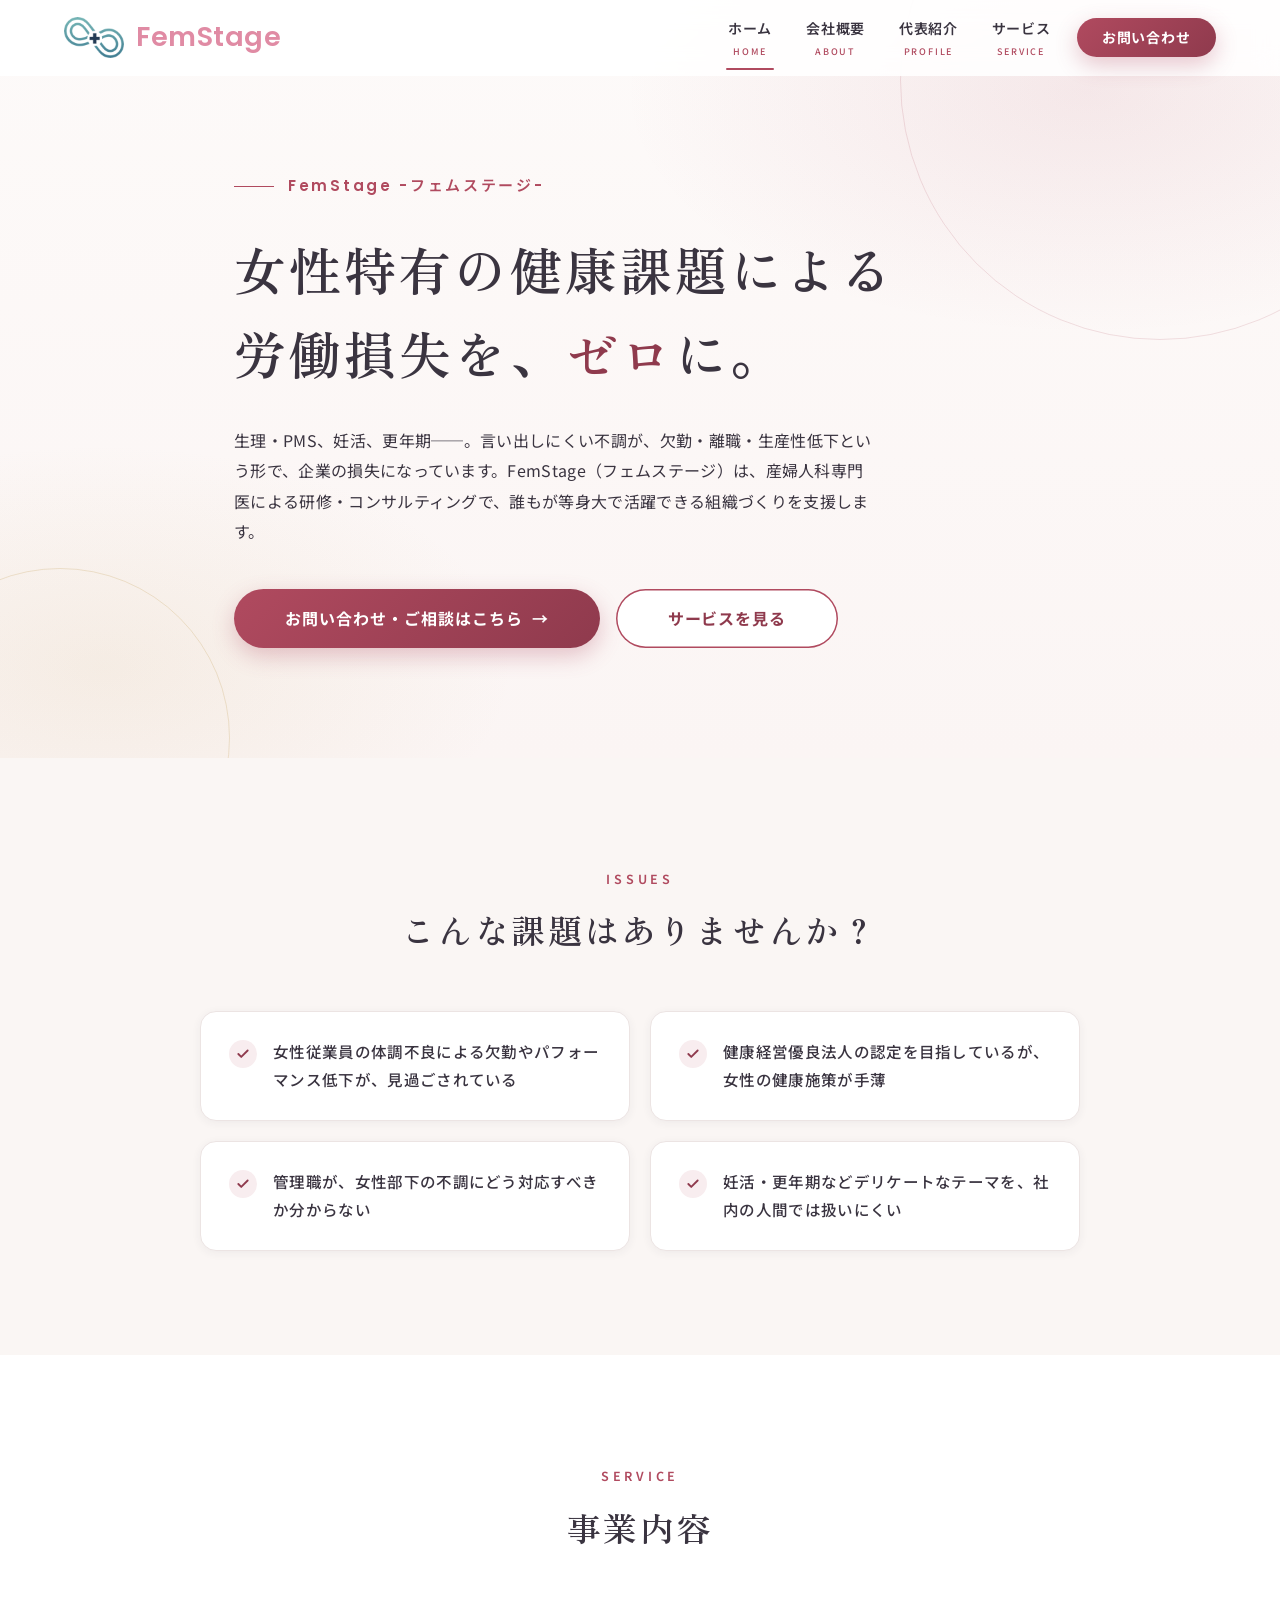
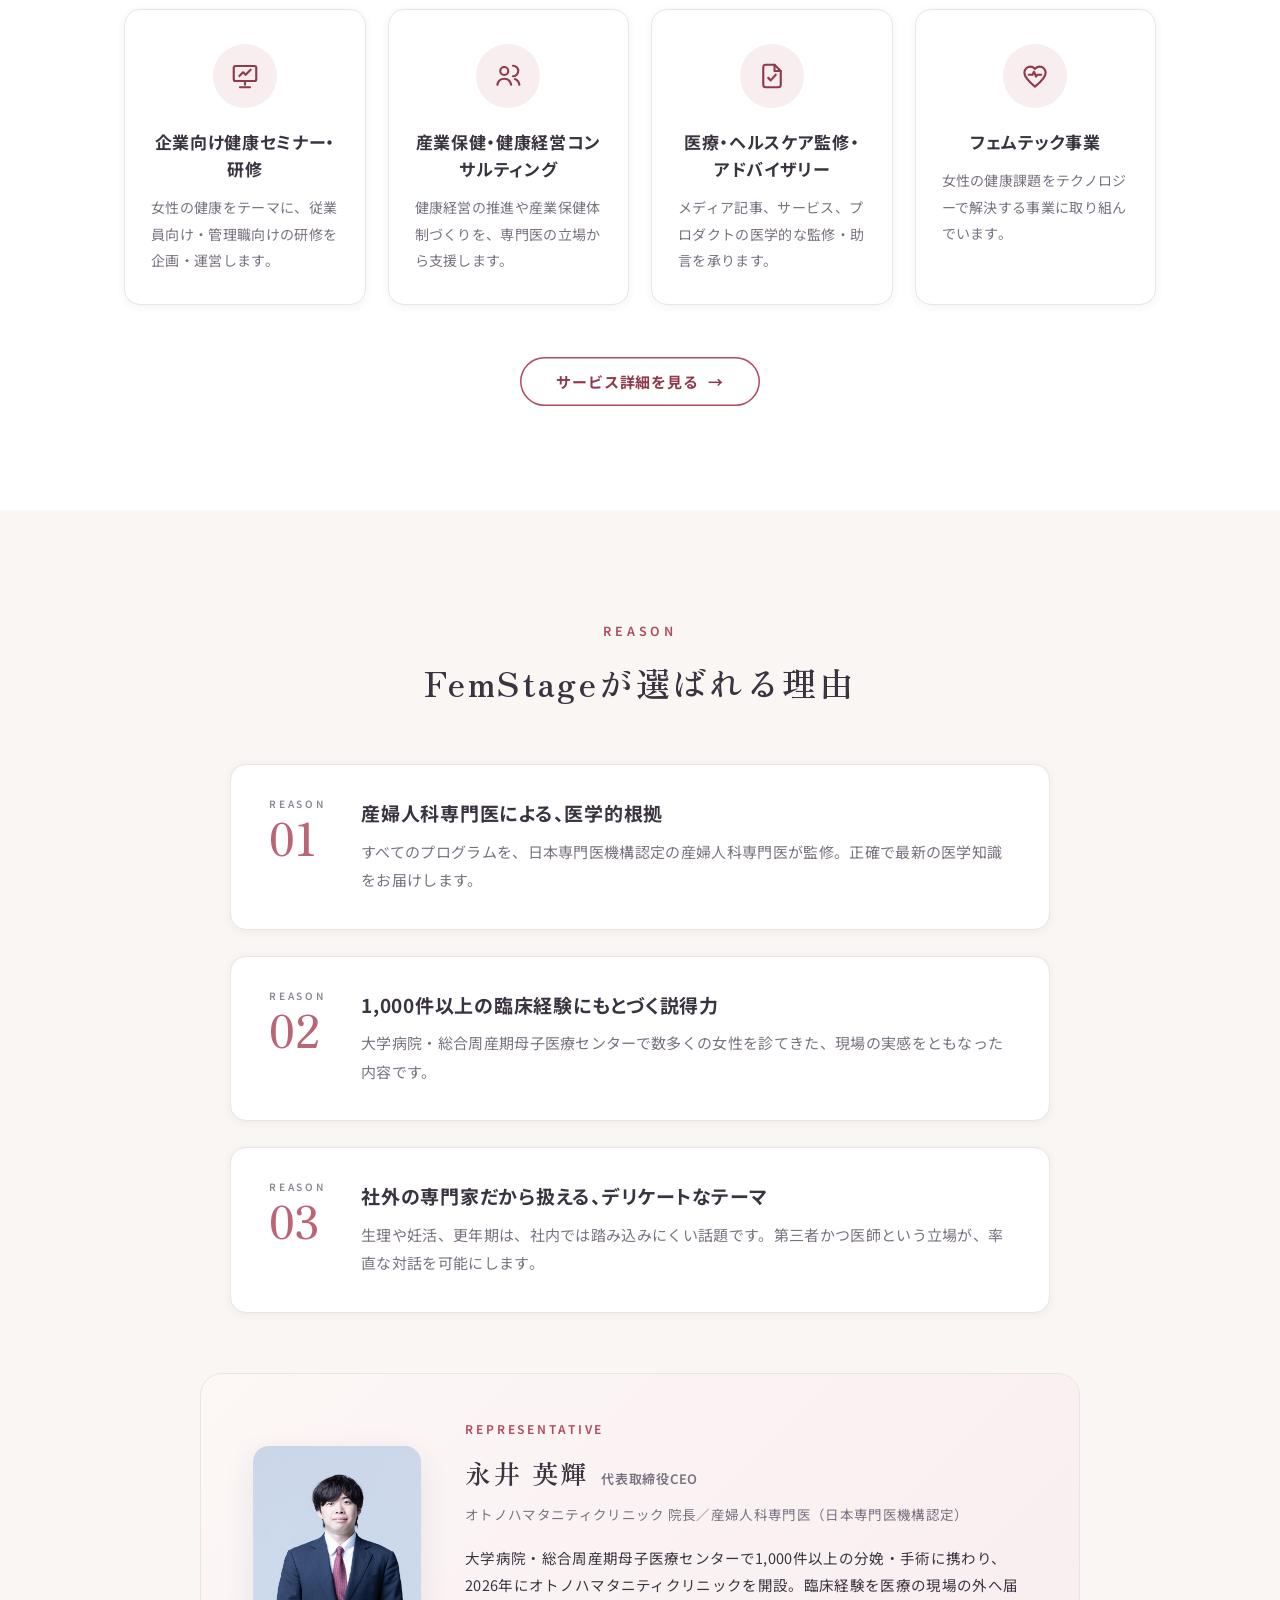
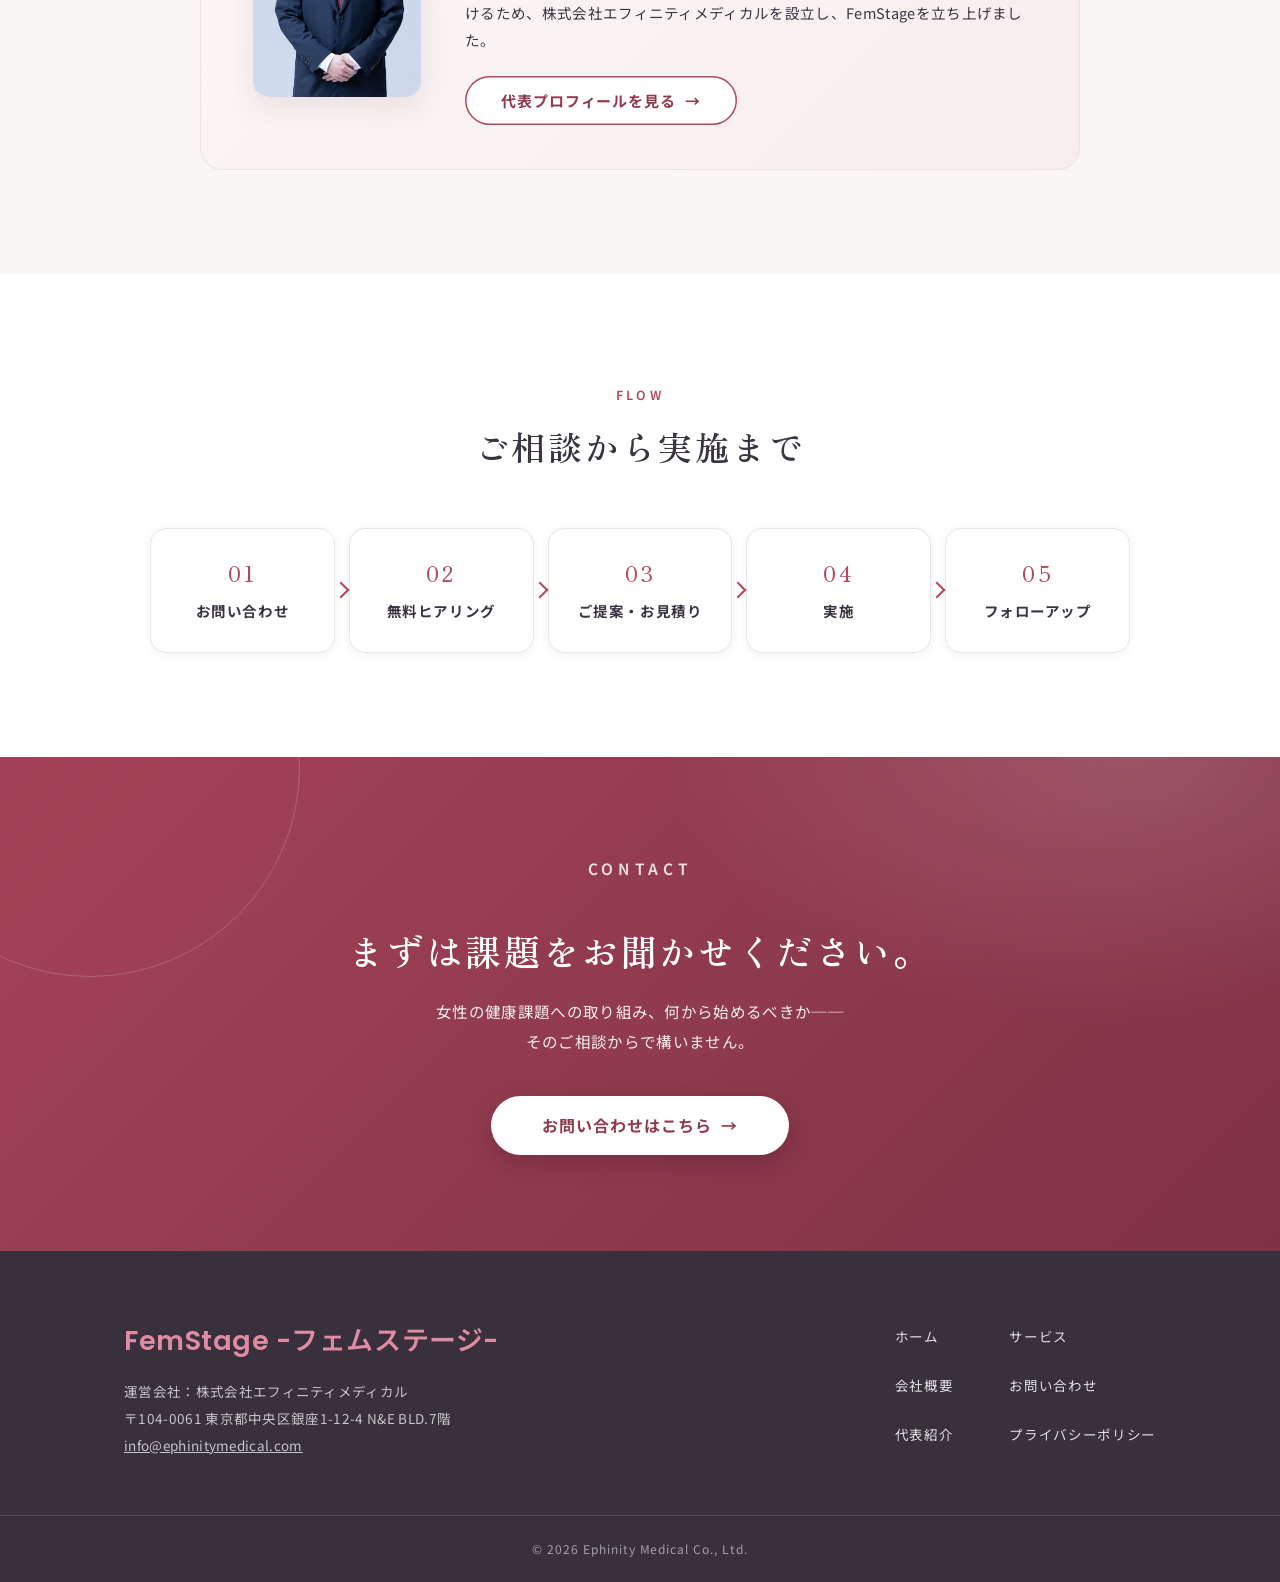
==== index.html @ 8f68feb1 "FemStageブランドへ全面改修・文言修正・サービス写真追加 - Word指示書に基づく文言修正一式（ヘッダー英語表記削除、PCメニュー整理、   経歴とメッセージの入替、経歴の順序変更、お問い合わ" ====
<!DOCTYPE html>
<html lang="ja">
<head>
  <meta charset="UTF-8">
  <meta name="viewport" content="width=device-width, initial-scale=1.0">
  <title>FemStage｜女性特有の健康課題による労働損失を、ゼロに。</title>
  <meta name="description" content="株式会社エフィニティメディカルのサービスブランド「FemStage（フェムステージ）」。産婦人科専門医による企業向け健康セミナー・研修、産業保健・健康経営コンサルティング、医療監修、フェムテック事業を通じて、女性特有の健康課題による労働損失ゼロを目指します。">
  <meta property="og:type" content="website">
  <meta property="og:site_name" content="FemStage">
  <meta property="og:title" content="FemStage｜女性特有の健康課題による労働損失を、ゼロに。">
  <meta property="og:description" content="産婦人科専門医による研修・コンサルティングで、誰もが等身大で活躍できる組織づくりを支援します。">
  <meta property="og:locale" content="ja_JP">
  <link rel="icon" type="image/png" href="img/favicon.png?v=2">
  <link rel="preconnect" href="https://fonts.googleapis.com">
  <link rel="preconnect" href="https://fonts.gstatic.com" crossorigin>
  <link href="https://fonts.googleapis.com/css2?family=Noto+Sans+JP:wght@400;500;600;700&family=Poppins:wght@500;600;700&family=Zen+Old+Mincho:wght@500;600;700&display=swap" rel="stylesheet">
  <link rel="stylesheet" href="css/style.css?v=20260714-5">
</head>
<body>

  <header class="site-header">
    <div class="header-inner">
      <a class="brand" href="index.html">
        <img class="brand-mark" src="img/logo-mark.png" alt="" width="60" height="40">
        <span class="brand-text">
          <span class="brand-ja">FemStage</span>
        </span>
      </a>

      <nav class="global-nav" id="global-nav" aria-label="グローバルナビゲーション">
        <ul>
          <li><a href="index.html" class="is-current">ホーム<small>HOME</small></a></li>
          <li><a href="about.html">会社概要<small>ABOUT</small></a></li>
          <li><a href="profile.html">代表紹介<small>PROFILE</small></a></li>
          <li><a href="service.html">サービス<small>SERVICE</small></a></li>
          <li class="nav-contact"><a href="contact.html">お問い合わせ<small>CONTACT</small></a></li>
        </ul>
      </nav>

      <a class="btn btn--primary header-cta" href="contact.html">お問い合わせ</a>

      <button class="nav-toggle" type="button" aria-expanded="false" aria-controls="global-nav" aria-label="メニューを開く">
        <span></span><span></span><span></span>
      </button>
    </div>
  </header>

  <main>
    <!-- ========== Hero ========== -->
    <section class="hero">
      <div class="container hero-inner">
        <p class="hero-kicker">FemStage -フェムステージ-</p>
        <h1 class="hero-title"><span class="phrase">女性特有の</span><span class="phrase">健康課題による</span><br><span class="phrase">労働損失を、</span><span class="phrase"><em>ゼロ</em>に。</span></h1>
        <p class="hero-lead">生理・PMS、妊活、更年期──。言い出しにくい不調が、欠勤・離職・生産性低下という形で、企業の損失になっています。FemStage（フェムステージ）は、産婦人科専門医による研修・コンサルティングで、誰もが等身大で活躍できる組織づくりを支援します。</p>
        <div class="hero-actions">
          <a class="btn btn--primary btn--large" href="contact.html">お問い合わせ・ご相談はこちら<span class="btn-arrow">→</span></a>
          <a class="btn btn--ghost btn--large" href="service.html">サービスを見る</a>
        </div>
      </div>
    </section>

    <!-- ========== Issues ========== -->
    <section class="section section--warm">
      <div class="container">
        <div class="section-head reveal">
          <p class="section-kicker">ISSUES</p>
          <h2 class="section-title">こんな課題はありませんか？</h2>
        </div>
        <div class="issue-grid">
          <div class="issue-card reveal">
            <span class="check" aria-hidden="true">
              <svg width="14" height="14" viewBox="0 0 24 24" fill="none" stroke="currentColor" stroke-width="3.2" stroke-linecap="round" stroke-linejoin="round"><path d="M20 6 9 17l-5-5"/></svg>
            </span>
            <p>女性従業員の体調不良による欠勤やパフォーマンス低下が、見過ごされている</p>
          </div>
          <div class="issue-card reveal">
            <span class="check" aria-hidden="true">
              <svg width="14" height="14" viewBox="0 0 24 24" fill="none" stroke="currentColor" stroke-width="3.2" stroke-linecap="round" stroke-linejoin="round"><path d="M20 6 9 17l-5-5"/></svg>
            </span>
            <p>健康経営優良法人の認定を目指しているが、女性の健康施策が手薄</p>
          </div>
          <div class="issue-card reveal">
            <span class="check" aria-hidden="true">
              <svg width="14" height="14" viewBox="0 0 24 24" fill="none" stroke="currentColor" stroke-width="3.2" stroke-linecap="round" stroke-linejoin="round"><path d="M20 6 9 17l-5-5"/></svg>
            </span>
            <p>管理職が、女性部下の不調にどう対応すべきか分からない</p>
          </div>
          <div class="issue-card reveal">
            <span class="check" aria-hidden="true">
              <svg width="14" height="14" viewBox="0 0 24 24" fill="none" stroke="currentColor" stroke-width="3.2" stroke-linecap="round" stroke-linejoin="round"><path d="M20 6 9 17l-5-5"/></svg>
            </span>
            <p>妊活・更年期などデリケートなテーマを、社内の人間では扱いにくい</p>
          </div>
        </div>
      </div>
    </section>

    <!-- ========== Services ========== -->
    <section class="section">
      <div class="container">
        <div class="section-head reveal">
          <p class="section-kicker">SERVICE</p>
          <h2 class="section-title">事業内容</h2>
        </div>
        <div class="service-grid">
          <article class="service-card reveal">
            <div class="service-icon" aria-hidden="true">
              <svg width="30" height="30" viewBox="0 0 24 24" fill="none" stroke="currentColor" stroke-width="1.7" stroke-linecap="round" stroke-linejoin="round"><rect x="3" y="4" width="18" height="12" rx="1.5"/><path d="M12 16v3"/><path d="M8 21h8"/><path d="M7.5 12l3-3 2 2 4-4"/></svg>
            </div>
            <h3>企業向け健康セミナー・研修</h3>
            <p>女性の健康をテーマに、従業員向け・管理職向けの研修を企画・運営します。</p>
          </article>
          <article class="service-card reveal">
            <div class="service-icon" aria-hidden="true">
              <svg width="30" height="30" viewBox="0 0 24 24" fill="none" stroke="currentColor" stroke-width="1.7" stroke-linecap="round" stroke-linejoin="round"><circle cx="9" cy="8" r="3.2"/><path d="M3.5 19c.6-3 2.8-4.8 5.5-4.8S13.9 16 14.5 19"/><path d="M16 3.8a3.2 3.2 0 0 1 0 8.4"/><path d="M17.5 14.4c1.9.6 3.2 2.2 3.6 4.6"/></svg>
            </div>
            <h3>産業保健・健康経営コンサルティング</h3>
            <p>健康経営の推進や産業保健体制づくりを、専門医の立場から支援します。</p>
          </article>
          <article class="service-card reveal">
            <div class="service-icon" aria-hidden="true">
              <svg width="30" height="30" viewBox="0 0 24 24" fill="none" stroke="currentColor" stroke-width="1.7" stroke-linecap="round" stroke-linejoin="round"><path d="M14 3H7a2 2 0 0 0-2 2v14a2 2 0 0 0 2 2h10a2 2 0 0 0 2-2V8z"/><path d="M14 3v5h5"/><path d="M9 13.5l2 2 4-4.5"/></svg>
            </div>
            <h3>医療・ヘルスケア監修・アドバイザリー</h3>
            <p>メディア記事、サービス、プロダクトの医学的な監修・助言を承ります。</p>
          </article>
          <article class="service-card reveal">
            <div class="service-icon" aria-hidden="true">
              <svg width="30" height="30" viewBox="0 0 24 24" fill="none" stroke="currentColor" stroke-width="1.7" stroke-linecap="round" stroke-linejoin="round"><path d="M12 20.5C7 16.5 3.5 13.2 3.5 9.4 3.5 6.4 5.9 4.5 8.4 4.5c1.5 0 2.8.7 3.6 1.8.8-1.1 2.1-1.8 3.6-1.8 2.5 0 4.9 1.9 4.9 4.9 0 3.8-3.5 7.1-8.5 11.1z"/><path d="M7 11h3l1.2-2.5 1.6 4 1.2-1.5H17"/></svg>
            </div>
            <h3>フェムテック事業</h3>
            <p>女性の健康課題をテクノロジーで解決する事業に取り組んでいます。</p>
          </article>
        </div>
        <div class="section-foot reveal">
          <a class="btn btn--ghost" href="service.html">サービス詳細を見る<span class="btn-arrow">→</span></a>
        </div>
      </div>
    </section>

    <!-- ========== Reasons + CEO summary ========== -->
    <section class="section section--warm">
      <div class="container">
        <div class="section-head reveal">
          <p class="section-kicker">REASON</p>
          <h2 class="section-title">FemStageが選ばれる理由</h2>
        </div>
        <div class="reason-list">
          <div class="reason-item reveal">
            <div class="reason-num"><small>REASON</small>01</div>
            <div class="reason-body">
              <h3>産婦人科専門医による、医学的根拠</h3>
              <p>すべてのプログラムを、日本専門医機構認定の産婦人科専門医が監修。正確で最新の医学知識をお届けします。</p>
            </div>
          </div>
          <div class="reason-item reveal">
            <div class="reason-num"><small>REASON</small>02</div>
            <div class="reason-body">
              <h3>1,000件以上の臨床経験にもとづく説得力</h3>
              <p>大学病院・総合周産期母子医療センターで数多くの女性を診てきた、現場の実感をともなった内容です。</p>
            </div>
          </div>
          <div class="reason-item reveal">
            <div class="reason-num"><small>REASON</small>03</div>
            <div class="reason-body">
              <h3>社外の専門家だから扱える、デリケートなテーマ</h3>
              <p>生理や妊活、更年期は、社内では踏み込みにくい話題です。第三者かつ医師という立場が、率直な対話を可能にします。</p>
            </div>
          </div>
        </div>

        <div class="ceo-banner reveal">
          <div class="ceo-banner__photo">
            <img src="img/ceo.jpg" alt="代表取締役CEO 永井英輝" width="168" height="252">
          </div>
          <div class="ceo-banner__body">
            <p class="ceo-banner__label">REPRESENTATIVE</p>
            <p class="ceo-banner__name">永井 英輝<span>代表取締役CEO</span></p>
            <p class="ceo-banner__title">オトノハマタニティクリニック 院長／産婦人科専門医（日本専門医機構認定）</p>
            <p class="ceo-banner__text">大学病院・総合周産期母子医療センターで1,000件以上の分娩・手術に携わり、2026年にオトノハマタニティクリニックを開設。臨床経験を医療の現場の外へ届けるため、株式会社エフィニティメディカルを設立し、FemStageを立ち上げました。</p>
            <a class="btn btn--ghost" href="profile.html">代表プロフィールを見る<span class="btn-arrow">→</span></a>
          </div>
        </div>
      </div>
    </section>

    <!-- ========== Flow ========== -->
    <section class="section">
      <div class="container">
        <div class="section-head reveal">
          <p class="section-kicker">FLOW</p>
          <h2 class="section-title">ご相談から実施まで</h2>
        </div>
        <ol class="flow reveal">
          <li><span class="flow-num"></span><span class="flow-label">お問い合わせ</span></li>
          <li><span class="flow-num"></span><span class="flow-label">無料ヒアリング</span></li>
          <li><span class="flow-num"></span><span class="flow-label">ご提案・お見積り</span></li>
          <li><span class="flow-num"></span><span class="flow-label">実施</span></li>
          <li><span class="flow-num"></span><span class="flow-label">フォローアップ</span></li>
        </ol>
      </div>
    </section>

    <!-- ========== CTA ========== -->
    <section class="cta-band">
      <div class="container reveal">
        <p class="section-kicker">CONTACT</p>
        <h2>まずは課題をお聞かせください。</h2>
        <p>女性の健康課題への取り組み、何から始めるべきか──<br>そのご相談からで構いません。</p>
        <a class="btn btn--light btn--large" href="contact.html">お問い合わせはこちら<span class="btn-arrow">→</span></a>
      </div>
    </section>
  </main>

  <footer class="site-footer">
    <div class="container">
      <div class="footer-inner">
        <div class="footer-brand">
          <span class="brand-text">
            <span class="brand-ja">FemStage -フェムステージ-</span>
          </span>
          <address class="footer-address">
            運営会社：株式会社エフィニティメディカル<br>
            〒104-0061 東京都中央区銀座1-12-4 N&amp;E BLD.7階<br>
            <a href="mailto:info@ephinitymedical.com">info@ephinitymedical.com</a>
          </address>
        </div>
        <nav class="footer-nav" aria-label="フッターナビゲーション">
          <ul>
            <li><a href="index.html">ホーム</a></li>
            <li><a href="about.html">会社概要</a></li>
            <li><a href="profile.html">代表紹介</a></li>
          </ul>
          <ul>
            <li><a href="service.html">サービス</a></li>
            <li><a href="contact.html">お問い合わせ</a></li>
            <li><a href="privacy.html">プライバシーポリシー</a></li>
          </ul>
        </nav>
      </div>
    </div>
    <div class="footer-bottom">© 2026 Ephinity Medical Co., Ltd.</div>
  </footer>

  <script src="js/main.js"></script>
</body>
</html>
---- css/style.css ----
/* ============================================================
   Ephinity Medical Co., Ltd. — Corporate Site
   GitHub Pages 用静的サイト / 後日 WordPress + SWELL へ移行予定
   配色・フォントは :root の変数で一元管理しています
   ============================================================ */

:root {
  /* Colors */
  --ink: #3a3440;          /* 本文テキスト */
  --ink-2: #7a7280;        /* 補助テキスト */
  --accent: #b04a5f;       /* メインアクセント（深いローズ） */
  --accent-dark: #8f3a4d;  /* アクセント濃 */
  --accent-soft: #f8edef;  /* アクセント淡（背景用） */
  --bg: #ffffff;
  --bg-warm: #faf6f4;      /* セクション交互背景 */
  --line: #ece4e3;
  --footer-bg: #38303a;

  /* Typography */
  --font-sans: "Noto Sans JP", "Hiragino Kaku Gothic ProN", "Yu Gothic", sans-serif;
  --font-serif: "Zen Old Mincho", "Hiragino Mincho ProN", "Yu Mincho", serif;

  /* Layout */
  --maxw: 1080px;
  --radius: 16px;
  --header-h: 76px;
  --shadow-sm: 0 2px 10px rgba(58, 52, 64, 0.06);
  --shadow-md: 0 10px 30px rgba(58, 52, 64, 0.10);
}

/* ---------- Reset / Base ---------- */
*, *::before, *::after { box-sizing: border-box; }

html {
  scroll-behavior: smooth;
  scroll-padding-top: calc(var(--header-h) + 16px);
}

body {
  margin: 0;
  font-family: var(--font-sans);
  font-size: 16px;
  line-height: 1.9;
  letter-spacing: 0.02em;
  color: var(--ink);
  background: var(--bg);
  -webkit-font-smoothing: antialiased;
  text-rendering: optimizeLegibility;
}

h1, h2, h3, h4 {
  margin: 0;
  line-height: 1.5;
  font-feature-settings: "palt";
}

p { margin: 0; }

/* 文節単位の改行制御用 */
.phrase { display: inline-block; }
ul, ol { margin: 0; padding: 0; list-style: none; }
a { color: var(--accent-dark); text-decoration: none; }
img, svg { max-width: 100%; height: auto; vertical-align: middle; }
main { display: block; }

.container {
  max-width: var(--maxw);
  margin-inline: auto;
  padding-inline: 24px;
}

/* ---------- Buttons ---------- */
.btn {
  display: inline-flex;
  align-items: center;
  justify-content: center;
  gap: 0.6em;
  padding: 0.95em 2.4em;
  border-radius: 999px;
  font-weight: 700;
  font-size: 15px;
  letter-spacing: 0.06em;
  line-height: 1.4;
  cursor: pointer;
  border: none;
  transition: transform 0.25s ease, box-shadow 0.25s ease, background 0.25s ease, color 0.25s ease;
}

.btn .btn-arrow {
  font-family: var(--font-sans);
  transition: transform 0.25s ease;
}

.btn:hover .btn-arrow { transform: translateX(4px); }

.btn--primary {
  background: linear-gradient(135deg, var(--accent), var(--accent-dark));
  color: #fff;
  box-shadow: 0 8px 22px rgba(176, 74, 95, 0.30);
}

.btn--primary:hover {
  transform: translateY(-2px);
  box-shadow: 0 12px 28px rgba(176, 74, 95, 0.38);
}

.btn--ghost {
  background: #fff;
  color: var(--accent-dark);
  box-shadow: inset 0 0 0 1.5px var(--accent);
}

.btn--ghost:hover {
  background: var(--accent-soft);
  transform: translateY(-2px);
}

.btn--light {
  background: #fff;
  color: var(--accent-dark);
  box-shadow: 0 8px 22px rgba(50, 20, 30, 0.25);
}

.btn--light:hover {
  transform: translateY(-2px);
  box-shadow: 0 12px 28px rgba(50, 20, 30, 0.32);
}

.btn--large { padding: 1.15em 3.2em; font-size: 16px; }

/* ---------- Header ---------- */
.site-header {
  position: fixed;
  inset: 0 0 auto 0;
  z-index: 100;
  height: var(--header-h);
  background: rgba(255, 255, 255, 0.88);
  backdrop-filter: blur(12px);
  -webkit-backdrop-filter: blur(12px);
  border-bottom: 1px solid transparent;
  transition: border-color 0.3s ease, box-shadow 0.3s ease;
}

.site-header.is-scrolled {
  border-bottom-color: var(--line);
  box-shadow: var(--shadow-sm);
}

.header-inner {
  max-width: 1200px;
  margin-inline: auto;
  padding-inline: 24px;
  height: 100%;
  display: flex;
  align-items: center;
  gap: 24px;
}

.brand {
  display: flex;
  align-items: center;
  gap: 12px;
  margin-right: auto;
  color: var(--ink);
}

.brand-mark { flex: none; }

.brand-text { display: flex; flex-direction: column; line-height: 1.35; }

/* FemStage ブランドロゴ文字（フェムテック調・単色。ヘッダー/フッター共通の色） */
.brand-ja {
  font-family: "Poppins", var(--font-sans);
  font-weight: 600;
  font-size: 27px;
  letter-spacing: 0.02em;
  color: #e08ba4;
}

.global-nav ul {
  display: flex;
  align-items: center;
  gap: 30px;
}

.global-nav a {
  display: flex;
  flex-direction: column;
  align-items: center;
  gap: 1px;
  color: var(--ink);
  font-weight: 600;
  font-size: 14px;
  letter-spacing: 0.05em;
  padding: 4px 2px;
  position: relative;
}

.global-nav a small {
  font-size: 9px;
  letter-spacing: 0.2em;
  color: var(--accent);
  font-weight: 500;
}

.global-nav a::after {
  content: "";
  position: absolute;
  left: 50%;
  bottom: -6px;
  width: 0;
  height: 2px;
  background: var(--accent);
  border-radius: 2px;
  transition: width 0.25s ease, left 0.25s ease;
}

.global-nav a:hover::after,
.global-nav a.is-current::after {
  left: 0;
  width: 100%;
}

.header-cta { padding: 0.7em 1.8em; font-size: 14px; }

/* PC表示ではメニューの「お問い合わせ」を非表示（右上ボタンと重複するため）。
   モバイルはボタンが消えるためメニュー側に残す */
.global-nav .nav-contact { display: none; }

/* Hamburger */
.nav-toggle {
  display: none;
  flex-direction: column;
  justify-content: center;
  gap: 6px;
  width: 48px;
  height: 48px;
  padding: 12px;
  background: none;
  border: none;
  cursor: pointer;
  z-index: 110;
}

.nav-toggle span {
  display: block;
  height: 2px;
  width: 100%;
  background: var(--ink);
  border-radius: 2px;
  transition: transform 0.3s ease, opacity 0.3s ease;
}

.nav-toggle[aria-expanded="true"] span:nth-child(1) { transform: translateY(8px) rotate(45deg); }
.nav-toggle[aria-expanded="true"] span:nth-child(2) { opacity: 0; }
.nav-toggle[aria-expanded="true"] span:nth-child(3) { transform: translateY(-8px) rotate(-45deg); }

/* ---------- Hero (Top) ---------- */
.hero {
  position: relative;
  padding: calc(var(--header-h) + 96px) 0 110px;
  background:
    radial-gradient(52% 46% at 85% 12%, rgba(176, 74, 95, 0.10), transparent 70%),
    radial-gradient(46% 42% at 8% 88%, rgba(201, 168, 106, 0.12), transparent 70%),
    linear-gradient(180deg, #fdfaf9 0%, #fbf5f4 100%);
  overflow: hidden;
}

.hero::before,
.hero::after {
  content: "";
  position: absolute;
  border-radius: 50%;
  border: 1px solid rgba(176, 74, 95, 0.16);
  pointer-events: none;
}

.hero::before {
  width: 520px;
  height: 520px;
  top: -180px;
  right: -140px;
}

.hero::after {
  width: 340px;
  height: 340px;
  bottom: -150px;
  left: -110px;
  border-color: rgba(201, 168, 106, 0.28);
}

.hero-inner { position: relative; z-index: 1; max-width: 860px; }

.hero-kicker {
  font-family: "Poppins", var(--font-sans);
  font-size: 15px;
  letter-spacing: 0.18em;
  color: var(--accent);
  font-weight: 600;
  margin-bottom: 26px;
  display: flex;
  align-items: center;
  gap: 14px;
}

.hero-kicker::before {
  content: "";
  width: 40px;
  height: 1.5px;
  background: var(--accent);
}

.hero-title {
  font-family: var(--font-serif);
  font-weight: 600;
  font-size: clamp(30px, 5.4vw, 52px);
  line-height: 1.62;
  letter-spacing: 0.06em;
  margin-bottom: 30px;
}

.hero-title em {
  font-style: normal;
  color: var(--accent-dark);
}

.hero-lead {
  max-width: 640px;
  font-size: 16px;
  color: var(--ink);
  margin-bottom: 42px;
}

.hero-actions { display: flex; flex-wrap: wrap; gap: 16px; }

/* ---------- Sections (common) ---------- */
.section { padding: 104px 0; }
.section--warm { background: var(--bg-warm); }

.section-head { text-align: center; margin-bottom: 56px; }

.section-kicker {
  display: inline-block;
  font-size: 12.5px;
  font-weight: 600;
  letter-spacing: 0.3em;
  color: var(--accent);
  margin-bottom: 14px;
}

.section-title {
  font-family: var(--font-serif);
  font-weight: 600;
  font-size: clamp(24px, 3.4vw, 34px);
  letter-spacing: 0.08em;
}

.section-lede {
  max-width: 640px;
  margin: 22px auto 0;
  color: var(--ink-2);
  font-size: 15.5px;
}

.section-foot { text-align: center; margin-top: 52px; }

/* ---------- Issues ---------- */
.issue-grid {
  display: grid;
  grid-template-columns: repeat(2, 1fr);
  gap: 20px;
  max-width: 880px;
  margin-inline: auto;
}

.issue-card {
  display: flex;
  gap: 16px;
  align-items: flex-start;
  background: #fff;
  border: 1px solid var(--line);
  border-radius: var(--radius);
  padding: 26px 28px;
  box-shadow: var(--shadow-sm);
  font-size: 15.5px;
  font-weight: 500;
  line-height: 1.8;
}

.issue-card .check {
  flex: none;
  width: 28px;
  height: 28px;
  margin-top: 2px;
  border-radius: 50%;
  background: var(--accent-soft);
  color: var(--accent-dark);
  display: grid;
  place-items: center;
}

/* ---------- Services ---------- */
.service-grid {
  display: grid;
  grid-template-columns: repeat(4, 1fr);
  gap: 22px;
}

.service-card {
  background: #fff;
  border: 1px solid var(--line);
  border-radius: var(--radius);
  padding: 34px 26px 30px;
  text-align: center;
  box-shadow: var(--shadow-sm);
  transition: transform 0.3s ease, box-shadow 0.3s ease;
  display: flex;
  flex-direction: column;
}

.service-card:hover { transform: translateY(-6px); box-shadow: var(--shadow-md); }

.service-icon {
  width: 64px;
  height: 64px;
  margin: 0 auto 20px;
  border-radius: 50%;
  background: var(--accent-soft);
  color: var(--accent-dark);
  display: grid;
  place-items: center;
}

.service-card h3 {
  font-size: 17px;
  font-weight: 700;
  letter-spacing: 0.04em;
  margin-bottom: 12px;
  line-height: 1.6;
}

.service-card p {
  font-size: 14px;
  color: var(--ink-2);
  text-align: left;
  flex: 1;
}

/* ---------- Reasons ---------- */
.reason-list {
  display: grid;
  gap: 26px;
  max-width: 820px;
  margin-inline: auto;
}

.reason-item {
  display: flex;
  gap: 28px;
  align-items: flex-start;
  background: #fff;
  border: 1px solid var(--line);
  border-radius: var(--radius);
  padding: 34px 38px;
  box-shadow: var(--shadow-sm);
}

.reason-num {
  font-family: var(--font-serif);
  font-size: 44px;
  font-weight: 600;
  line-height: 1;
  color: var(--accent);
  opacity: 0.85;
  flex: none;
  min-width: 64px;
}

.reason-num small {
  display: block;
  font-family: var(--font-sans);
  font-size: 10px;
  letter-spacing: 0.28em;
  color: var(--ink-2);
  margin-bottom: 6px;
}

.reason-body h3 {
  font-size: 19px;
  font-weight: 700;
  margin-bottom: 10px;
  letter-spacing: 0.04em;
}

.reason-body p { font-size: 15px; color: var(--ink-2); }

/* ---------- CEO banner (Top) ---------- */
.ceo-banner {
  display: flex;
  align-items: center;
  gap: 44px;
  background: linear-gradient(135deg, #fdf7f6, #f8edef);
  border: 1px solid var(--line);
  border-radius: calc(var(--radius) + 6px);
  padding: 44px 52px;
  max-width: 880px;
  margin: 60px auto 0;
}

.ceo-banner__photo {
  flex: none;
  width: 168px;
  border-radius: var(--radius);
  overflow: hidden;
  box-shadow: var(--shadow-md);
}

.ceo-banner__label {
  font-size: 12px;
  letter-spacing: 0.24em;
  color: var(--accent);
  font-weight: 600;
  margin-bottom: 8px;
}

.ceo-banner__name {
  font-family: var(--font-serif);
  font-size: 26px;
  font-weight: 600;
  letter-spacing: 0.1em;
  margin-bottom: 4px;
}

.ceo-banner__name span {
  font-family: var(--font-sans);
  font-size: 13px;
  font-weight: 600;
  color: var(--ink-2);
  letter-spacing: 0.06em;
  margin-left: 12px;
}

.ceo-banner__title {
  font-size: 13.5px;
  color: var(--ink-2);
  margin-bottom: 16px;
}

.ceo-banner__text { font-size: 14.5px; margin-bottom: 22px; }

/* ---------- Flow ---------- */
.flow {
  display: grid;
  grid-template-columns: repeat(5, 1fr);
  gap: 14px;
  counter-reset: flow;
  max-width: 980px;
  margin-inline: auto;
}

.flow li {
  counter-increment: flow;
  position: relative;
  background: #fff;
  border: 1px solid var(--line);
  border-radius: var(--radius);
  padding: 30px 14px 26px;
  text-align: center;
  box-shadow: var(--shadow-sm);
}

.flow li:not(:last-child)::after {
  content: "";
  position: absolute;
  top: 50%;
  right: -13px;
  width: 12px;
  height: 12px;
  border-top: 2px solid var(--accent);
  border-right: 2px solid var(--accent);
  transform: translateY(-50%) rotate(45deg);
  z-index: 1;
}

.flow-num {
  display: block;
  font-family: var(--font-serif);
  font-size: 13px;
  letter-spacing: 0.18em;
  color: var(--accent);
  margin-bottom: 10px;
}

.flow-num::before { content: "0" counter(flow); font-size: 22px; display: block; line-height: 1.2; }

.flow-label {
  font-size: 14.5px;
  font-weight: 700;
  letter-spacing: 0.04em;
  line-height: 1.5;
}

.flow-note {
  text-align: center;
  margin-top: 36px;
  font-size: 15.5px;
  color: var(--ink-2);
}

/* ---------- CTA band ---------- */
.cta-band {
  position: relative;
  background:
    radial-gradient(60% 90% at 88% 0%, rgba(255, 255, 255, 0.14), transparent 60%),
    linear-gradient(135deg, #a44357, #7e3244);
  color: #fff;
  padding: 96px 0;
  text-align: center;
  overflow: hidden;
}

.cta-band::before {
  content: "";
  position: absolute;
  width: 420px;
  height: 420px;
  border: 1px solid rgba(255, 255, 255, 0.18);
  border-radius: 50%;
  top: -200px;
  left: -120px;
}

.cta-band .section-kicker { color: rgba(255, 255, 255, 0.85); }

.cta-band h2 {
  font-family: var(--font-serif);
  font-size: clamp(24px, 3.6vw, 36px);
  font-weight: 600;
  letter-spacing: 0.08em;
  margin-bottom: 20px;
}

.cta-band p {
  max-width: 620px;
  margin: 0 auto 40px;
  color: rgba(255, 255, 255, 0.92);
  font-size: 15.5px;
}

/* ---------- Footer ---------- */
.site-footer {
  background: var(--footer-bg);
  color: rgba(255, 255, 255, 0.86);
  padding: 72px 0 0;
  font-size: 14px;
}

.footer-inner {
  display: flex;
  justify-content: space-between;
  gap: 48px;
  flex-wrap: wrap;
  padding-bottom: 56px;
}


.footer-address {
  margin-top: 18px;
  font-size: 13.5px;
  line-height: 2;
  color: rgba(255, 255, 255, 0.72);
  font-style: normal;
}

.footer-address a { color: rgba(255, 255, 255, 0.72); text-decoration: underline; }

.footer-nav {
  display: flex;
  gap: 56px;
  flex-wrap: wrap;
}

.footer-nav ul { display: grid; gap: 12px; }

.footer-nav a {
  color: rgba(255, 255, 255, 0.86);
  font-size: 13.5px;
  letter-spacing: 0.05em;
}

.footer-nav a:hover { color: #fff; text-decoration: underline; }

.footer-bottom {
  border-top: 1px solid rgba(255, 255, 255, 0.14);
  padding: 22px 0;
  text-align: center;
  font-size: 12px;
  letter-spacing: 0.08em;
  color: rgba(255, 255, 255, 0.55);
}

/* ---------- Page hero (subpages) ---------- */
.page-hero {
  padding: calc(var(--header-h) + 72px) 0 64px;
  background:
    radial-gradient(50% 60% at 90% 20%, rgba(176, 74, 95, 0.09), transparent 70%),
    linear-gradient(180deg, #fdfaf9, #faf5f4);
  text-align: center;
}

.page-hero__en {
  font-size: 13px;
  letter-spacing: 0.32em;
  color: var(--accent);
  font-weight: 600;
  margin-bottom: 10px;
}

.page-hero__ja {
  font-family: var(--font-serif);
  font-size: clamp(26px, 4vw, 38px);
  font-weight: 600;
  letter-spacing: 0.1em;
}

.breadcrumb {
  border-bottom: 1px solid var(--line);
  font-size: 12.5px;
  color: var(--ink-2);
}

.breadcrumb ol {
  display: flex;
  gap: 8px;
  flex-wrap: wrap;
  padding: 12px 0;
}

.breadcrumb li:not(:last-child)::after { content: "›"; margin-left: 8px; color: var(--ink-2); }
.breadcrumb a { color: var(--ink-2); }
.breadcrumb a:hover { color: var(--accent-dark); }

/* ---------- About ---------- */
.mission-box {
  max-width: 800px;
  margin-inline: auto;
  text-align: center;
  background: #fff;
  border: 1px solid var(--line);
  border-radius: calc(var(--radius) + 6px);
  padding: 64px 48px;
  box-shadow: var(--shadow-sm);
  position: relative;
}

.mission-box::before {
  content: "“";
  position: absolute;
  top: 18px;
  left: 32px;
  font-family: var(--font-serif);
  font-size: 72px;
  line-height: 1;
  color: var(--accent-soft);
}

.mission-label {
  font-size: 12px;
  letter-spacing: 0.3em;
  color: var(--accent);
  font-weight: 600;
  margin-bottom: 20px;
}

.mission-text {
  font-family: var(--font-serif);
  font-size: clamp(19px, 2.6vw, 25px);
  font-weight: 600;
  line-height: 2.1;
  letter-spacing: 0.06em;
}

.mission-text em { font-style: normal; color: var(--accent-dark); }

.biz-list {
  max-width: 800px;
  margin-inline: auto;
  display: grid;
  gap: 14px;
}

.biz-list li {
  display: flex;
  align-items: center;
  gap: 16px;
  background: #fff;
  border: 1px solid var(--line);
  border-radius: 12px;
  padding: 18px 26px;
  font-weight: 600;
  font-size: 15.5px;
  box-shadow: var(--shadow-sm);
}

.biz-list li::before {
  content: "";
  flex: none;
  width: 8px;
  height: 8px;
  border-radius: 50%;
  background: var(--accent);
}

.company-table {
  width: 100%;
  max-width: 800px;
  margin-inline: auto;
  border-collapse: collapse;
  background: #fff;
  border: 1px solid var(--line);
  border-radius: var(--radius);
  overflow: hidden;
  box-shadow: var(--shadow-sm);
  font-size: 15px;
}

.company-table th,
.company-table td {
  padding: 20px 28px;
  border-bottom: 1px solid var(--line);
  text-align: left;
  vertical-align: top;
  line-height: 1.9;
}

.company-table tr:last-child th,
.company-table tr:last-child td { border-bottom: none; }

.company-table th {
  width: 190px;
  background: var(--bg-warm);
  font-weight: 700;
  letter-spacing: 0.06em;
  white-space: nowrap;
}

/* ---------- Profile ---------- */
.profile-top {
  display: flex;
  gap: 56px;
  align-items: flex-start;
  max-width: 880px;
  margin-inline: auto;
}

.profile-photo {
  flex: none;
  width: 280px;
  border-radius: calc(var(--radius) + 4px);
  overflow: hidden;
  box-shadow: var(--shadow-md);
}

.profile-label {
  font-size: 12.5px;
  letter-spacing: 0.24em;
  color: var(--accent);
  font-weight: 600;
  margin-bottom: 10px;
}

.profile-name {
  font-family: var(--font-serif);
  font-size: clamp(28px, 4vw, 36px);
  font-weight: 600;
  letter-spacing: 0.12em;
  margin-bottom: 14px;
}

.profile-titles {
  color: var(--ink-2);
  font-size: 14.5px;
  line-height: 2.1;
  margin-bottom: 26px;
}

.profile-badges { display: flex; flex-wrap: wrap; gap: 10px; }

.profile-badge {
  display: inline-block;
  background: var(--accent-soft);
  color: var(--accent-dark);
  font-size: 12.5px;
  font-weight: 600;
  letter-spacing: 0.04em;
  border-radius: 999px;
  padding: 6px 16px;
}

/* Timeline */
.timeline {
  max-width: 760px;
  margin-inline: auto;
  display: grid;
  gap: 0;
}

.timeline li {
  display: grid;
  grid-template-columns: 110px 28px 1fr;
  gap: 0 18px;
}

.timeline .tl-year {
  font-family: var(--font-serif);
  font-weight: 600;
  font-size: 17px;
  color: var(--accent-dark);
  text-align: right;
  letter-spacing: 0.04em;
  padding-top: 2px;
}

.timeline .tl-track {
  position: relative;
  display: flex;
  justify-content: center;
}

.timeline .tl-track::before {
  content: "";
  position: absolute;
  top: 6px;
  bottom: -6px;
  width: 2px;
  background: var(--accent-soft);
}

.timeline li:last-child .tl-track::before { bottom: auto; height: 24px; }

.timeline .tl-track::after {
  content: "";
  position: relative;
  z-index: 1;
  width: 12px;
  height: 12px;
  margin-top: 6px;
  border-radius: 50%;
  background: #fff;
  border: 3px solid var(--accent);
}

.timeline .tl-body { padding-bottom: 40px; font-size: 15.5px; }
.timeline li:last-child .tl-body { padding-bottom: 0; }

.timeline .tl-body strong { display: block; font-size: 16px; margin-bottom: 4px; }
.timeline .tl-body p { color: var(--ink-2); font-size: 14.5px; }

/* Message */
.message-box { max-width: 760px; margin-inline: auto; }

.message-title {
  font-family: var(--font-serif);
  font-size: clamp(21px, 3vw, 27px);
  font-weight: 600;
  letter-spacing: 0.08em;
  line-height: 1.9;
  text-align: center;
  margin-bottom: 40px;
}

.message-title::after {
  content: "";
  display: block;
  width: 56px;
  height: 2px;
  background: var(--accent);
  margin: 26px auto 0;
  border-radius: 2px;
}

.message-box p { margin-bottom: 1.6em; font-size: 15.5px; }

.message-sign {
  text-align: right;
  margin-top: 36px;
  font-size: 14.5px;
  color: var(--ink-2);
}

.message-sign strong {
  display: block;
  font-family: var(--font-serif);
  font-size: 20px;
  color: var(--ink);
  letter-spacing: 0.14em;
  margin-top: 6px;
}

/* ---------- Service page ---------- */
.service-lead {
  text-align: center;
  max-width: 720px;
  margin-inline: auto;
}

.service-lead h2 {
  font-family: var(--font-serif);
  font-size: clamp(22px, 3.2vw, 30px);
  font-weight: 600;
  letter-spacing: 0.08em;
  margin-bottom: 24px;
}

.service-lead p { color: var(--ink-2); font-size: 15.5px; }

.service-detail {
  display: flex;
  gap: 40px;
  align-items: flex-start;
  background: #fff;
  border: 1px solid var(--line);
  border-radius: calc(var(--radius) + 4px);
  padding: 44px 48px;
  box-shadow: var(--shadow-sm);
}

.service-detail + .service-detail { margin-top: 28px; }

.service-detail .service-icon { width: 72px; height: 72px; margin: 0; flex: none; }

.service-detail__photo {
  flex: none;
  width: 300px;
  aspect-ratio: 3 / 2;
  border-radius: var(--radius);
  overflow: hidden;
  box-shadow: var(--shadow-sm);
}

.service-detail__photo img {
  width: 100%;
  height: 100%;
  object-fit: cover;
}

.service-detail__num {
  font-family: var(--font-serif);
  font-size: 13px;
  letter-spacing: 0.2em;
  color: var(--accent);
  margin-bottom: 8px;
}

.service-detail h3 {
  font-size: 21px;
  font-weight: 700;
  letter-spacing: 0.04em;
  margin-bottom: 14px;
}

.service-detail p { font-size: 15px; color: var(--ink-2); }

.service-tags { display: flex; flex-wrap: wrap; gap: 8px; margin-top: 18px; }

.service-tags li {
  font-size: 12.5px;
  font-weight: 600;
  color: var(--accent-dark);
  background: var(--accent-soft);
  border-radius: 999px;
  padding: 5px 14px;
}

/* ---------- Contact ---------- */
.contact-wrap { max-width: 720px; margin-inline: auto; }

.contact-intro { text-align: center; margin-bottom: 48px; color: var(--ink-2); font-size: 15.5px; }

.contact-form {
  background: #fff;
  border: 1px solid var(--line);
  border-radius: calc(var(--radius) + 4px);
  padding: 48px 52px;
  box-shadow: var(--shadow-sm);
}

.form-row { margin-bottom: 28px; }

.form-label {
  display: flex;
  align-items: center;
  gap: 10px;
  font-weight: 700;
  font-size: 14.5px;
  margin-bottom: 10px;
  letter-spacing: 0.04em;
}

.form-req,
.form-opt {
  font-size: 10.5px;
  font-weight: 700;
  letter-spacing: 0.1em;
  border-radius: 4px;
  padding: 2px 8px;
  line-height: 1.6;
}

.form-req { background: var(--accent); color: #fff; }
.form-opt { background: #e9e4e6; color: var(--ink-2); }

.form-control {
  width: 100%;
  font-family: var(--font-sans);
  font-size: 15.5px;
  color: var(--ink);
  background: var(--bg-warm);
  border: 1.5px solid var(--line);
  border-radius: 10px;
  padding: 13px 16px;
  transition: border-color 0.2s ease, background 0.2s ease, box-shadow 0.2s ease;
}

.form-control:focus {
  outline: none;
  border-color: var(--accent);
  background: #fff;
  box-shadow: 0 0 0 3px rgba(176, 74, 95, 0.12);
}

textarea.form-control { min-height: 180px; resize: vertical; line-height: 1.8; }

.form-consent {
  display: flex;
  align-items: flex-start;
  justify-content: center;
  gap: 10px;
  font-size: 14px;
  margin: 34px 0 28px;
}

.form-consent input {
  width: 18px;
  height: 18px;
  margin-top: 4px;
  accent-color: var(--accent);
  flex: none;
}

.form-consent a { text-decoration: underline; }

.form-submit { text-align: center; }

.form-note {
  margin-top: 22px;
  font-size: 12.5px;
  color: var(--ink-2);
  text-align: center;
}

.contact-alt {
  text-align: center;
  margin-top: 40px;
  font-size: 14.5px;
  color: var(--ink-2);
}

.contact-alt a { font-weight: 600; text-decoration: underline; }

/* ---------- Thanks ---------- */
.thanks-box {
  max-width: 640px;
  margin-inline: auto;
  text-align: center;
  background: #fff;
  border: 1px solid var(--line);
  border-radius: calc(var(--radius) + 6px);
  padding: 72px 48px;
  box-shadow: var(--shadow-sm);
}

.thanks-icon {
  width: 72px;
  height: 72px;
  margin: 0 auto 28px;
  border-radius: 50%;
  background: var(--accent-soft);
  color: var(--accent-dark);
  display: grid;
  place-items: center;
}

.thanks-box h2 {
  font-family: var(--font-serif);
  font-size: 25px;
  font-weight: 600;
  letter-spacing: 0.1em;
  margin-bottom: 20px;
}

.thanks-box p { color: var(--ink-2); font-size: 15px; margin-bottom: 36px; }

/* ---------- Privacy ---------- */
.policy { max-width: 760px; margin-inline: auto; font-size: 15px; }

.policy-intro { margin-bottom: 48px; color: var(--ink-2); }

.policy h2 {
  font-size: 18px;
  font-weight: 700;
  letter-spacing: 0.05em;
  border-left: 4px solid var(--accent);
  padding-left: 16px;
  margin: 48px 0 18px;
}

.policy p { margin-bottom: 1em; }

.policy ol { list-style: none; display: grid; gap: 10px; margin: 14px 0; }

.policy ol > li {
  position: relative;
  padding-left: 2em;
  color: var(--ink);
}

.policy ol.num > li { counter-increment: pol; }
.policy ol.num { counter-reset: pol; }

.policy ol.num > li::before {
  content: counter(pol) ".";
  position: absolute;
  left: 0;
  font-weight: 700;
  color: var(--accent-dark);
}

.policy ol.paren { counter-reset: par; }
.policy ol.paren > li { counter-increment: par; padding-left: 2.6em; }

.policy ol.paren > li::before {
  content: "(" counter(par) ")";
  position: absolute;
  left: 0;
  font-weight: 700;
  color: var(--accent-dark);
}

.policy .policy-date { text-align: right; color: var(--ink-2); margin-top: 48px; }

/* ---------- 404 ---------- */
.notfound { text-align: center; max-width: 640px; margin-inline: auto; }

.notfound h2 {
  font-family: var(--font-serif);
  font-size: 64px;
  font-weight: 600;
  color: var(--accent);
  line-height: 1.2;
  margin-bottom: 12px;
}

.notfound p { color: var(--ink-2); margin-bottom: 36px; }

/* ---------- Reveal animation ---------- */
.reveal {
  opacity: 0;
  transform: translateY(20px);
  transition: opacity 0.7s ease, transform 0.7s ease;
}

.reveal.is-visible { opacity: 1; transform: none; }

@media (prefers-reduced-motion: reduce) {
  html { scroll-behavior: auto; }
  .reveal { opacity: 1; transform: none; transition: none; }
  .btn, .service-card { transition: none; }
}

/* ============================================================
   Responsive
   ============================================================ */
@media (max-width: 1024px) {
  .service-grid { grid-template-columns: repeat(2, 1fr); }
}

@media (max-width: 900px) {
  :root { --header-h: 64px; }

  /* backdrop-filter は fixed 子要素（全画面メニュー）の基準ボックスを
     作ってしまうため、モバイルでは無効化して不透明背景に切り替える */
  .site-header {
    backdrop-filter: none;
    -webkit-backdrop-filter: none;
    background: rgba(255, 255, 255, 0.97);
  }

  .brand-ja { font-size: 23px; }

  .header-cta { display: none; }
  .nav-toggle { display: flex; }

  .global-nav {
    position: fixed;
    inset: 0;
    background: #fdfaf9;
    display: grid;
    place-items: center;
    opacity: 0;
    visibility: hidden;
    transition: opacity 0.3s ease, visibility 0.3s ease;
    z-index: 105;
  }

  .global-nav.is-open { opacity: 1; visibility: visible; }

  .global-nav ul { flex-direction: column; gap: 30px; text-align: center; }

  .global-nav a { font-size: 18px; }
  .global-nav a small { font-size: 10px; }
  .global-nav .nav-contact { display: list-item; }

  .section { padding: 76px 0; }
  .hero { padding: calc(var(--header-h) + 64px) 0 80px; }

  .flow { grid-template-columns: 1fr; max-width: 420px; gap: 12px; }

  .flow li {
    display: flex;
    align-items: center;
    gap: 18px;
    text-align: left;
    padding: 18px 24px;
  }

  .flow li:not(:last-child)::after {
    top: auto;
    right: auto;
    bottom: -11px;
    left: 50%;
    transform: translateX(-50%) rotate(135deg);
  }

  .flow-num { margin-bottom: 0; }
  .flow-num::before { font-size: 19px; }

  .ceo-banner { flex-direction: column; text-align: center; padding: 40px 28px; gap: 28px; }
  .ceo-banner__photo { width: 180px; }

  .profile-top { flex-direction: column; align-items: center; text-align: center; gap: 36px; }
  .profile-badges { justify-content: center; }

  .service-detail { flex-direction: column; padding: 34px 28px; gap: 22px; }
  .service-detail__photo { width: 100%; }

  .footer-inner { flex-direction: column; gap: 36px; }
  .footer-nav { gap: 32px; }
}

@media (max-width: 640px) {
  body { font-size: 15px; }

  .issue-grid { grid-template-columns: 1fr; }
  .service-grid { grid-template-columns: 1fr; max-width: 420px; margin-inline: auto; }

  .reason-item { flex-direction: column; gap: 14px; padding: 28px 26px; }
  .reason-num { min-width: 0; }

  .hero-actions .btn { width: 100%; }

  .contact-form { padding: 34px 22px; }

  .company-table th,
  .company-table td { display: block; width: 100%; padding: 14px 20px; }

  .company-table th { border-bottom: none; padding-bottom: 4px; background: var(--bg-warm); }

  .timeline li { grid-template-columns: 74px 22px 1fr; gap: 0 12px; }
  .timeline .tl-year { font-size: 15px; }

  .mission-box { padding: 48px 26px; }

  .thanks-box { padding: 52px 26px; }
}
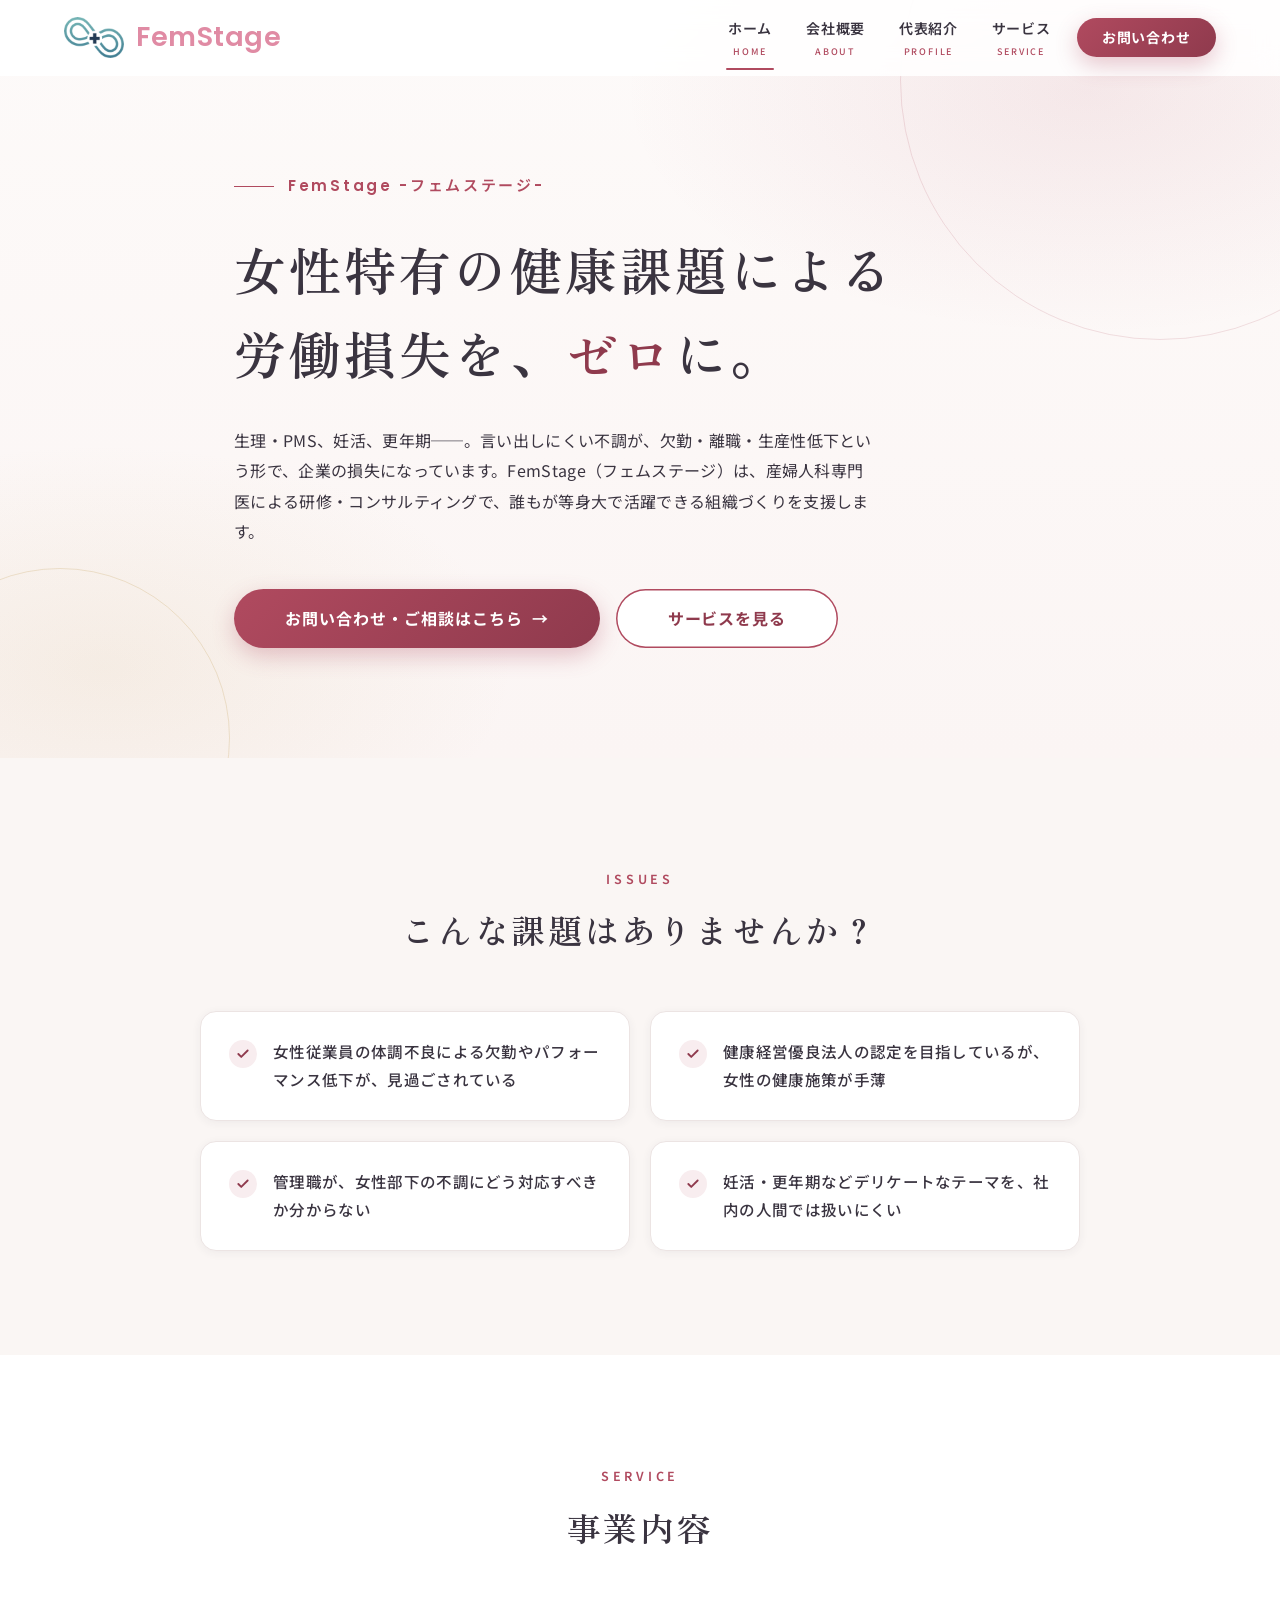
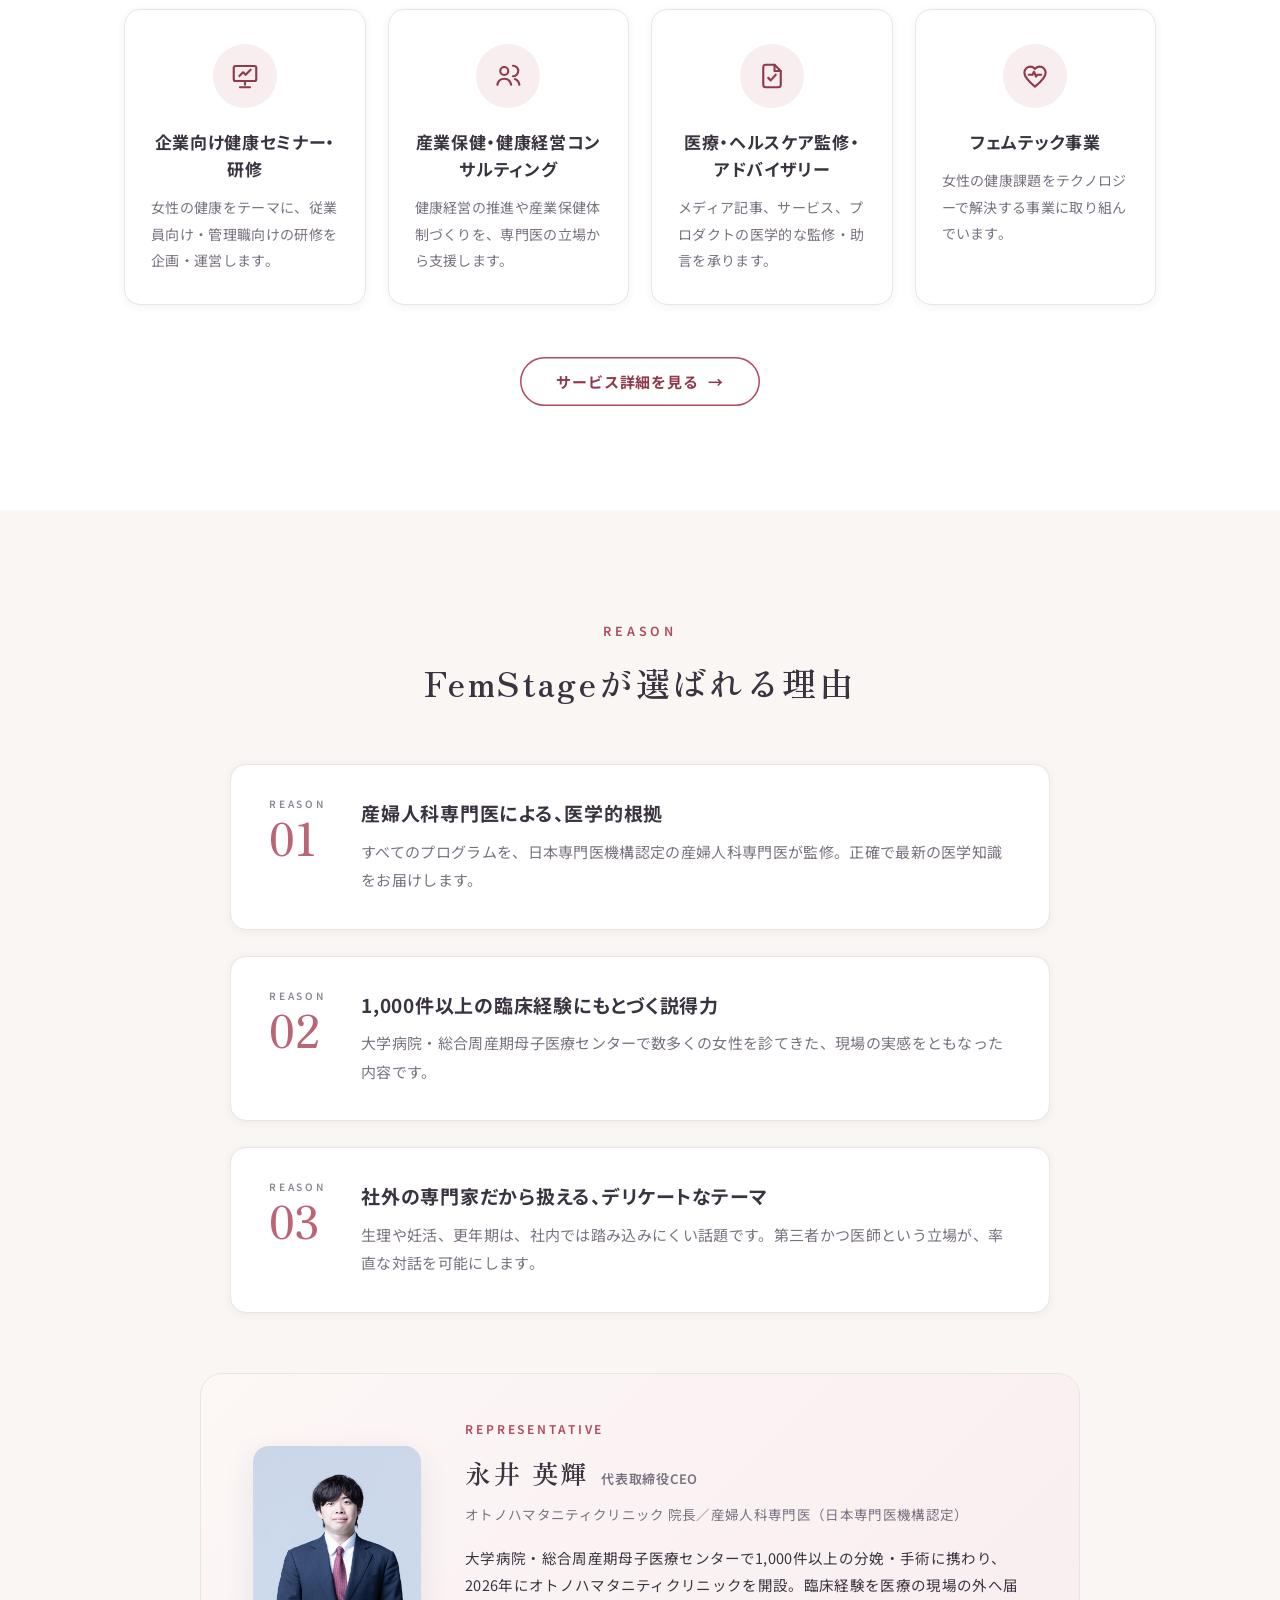
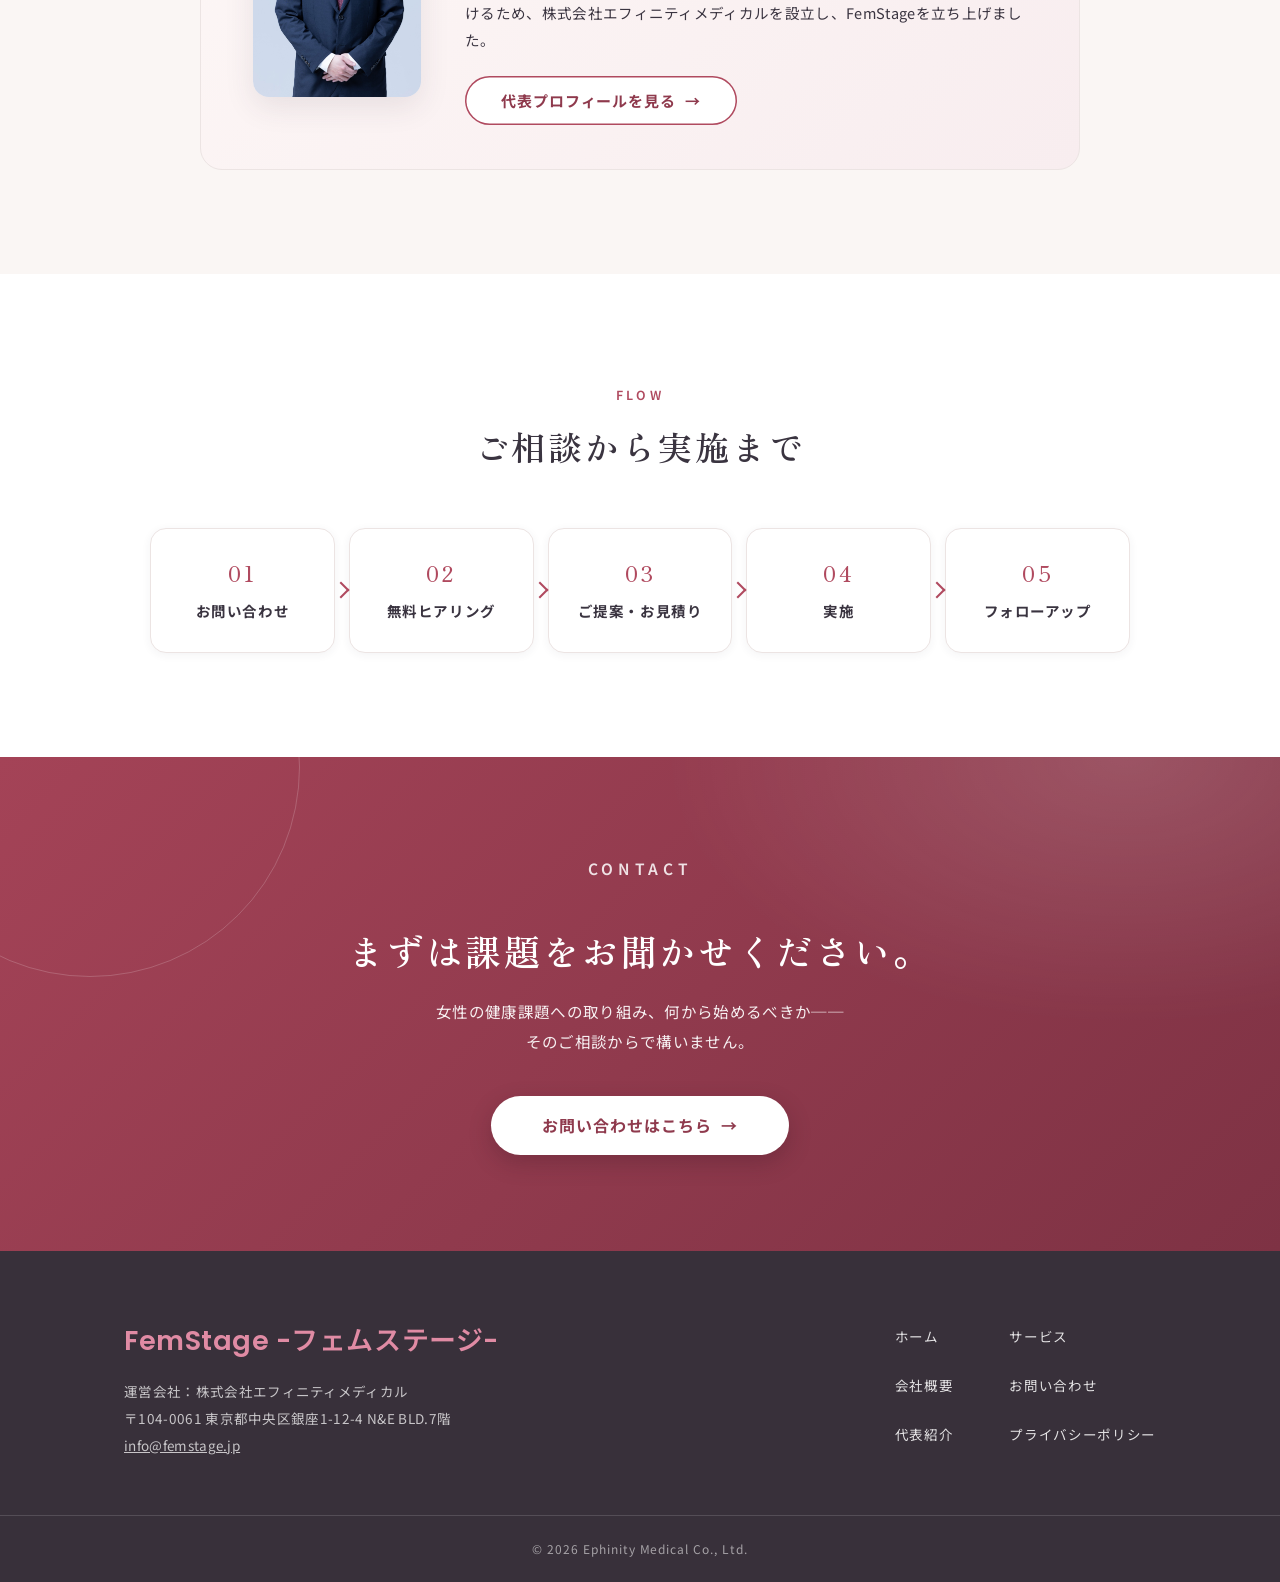
==== commit ce39d584: "メールアドレスを info@femstage.jp に変更 Co-Authored-By: Claude Fable 5 <noreply@anthropic.com>" ====
--- a/index.html
+++ b/index.html
@@ -222,7 +222,7 @@
           <address class="footer-address">
             運営会社：株式会社エフィニティメディカル<br>
             〒104-0061 東京都中央区銀座1-12-4 N&amp;E BLD.7階<br>
-            <a href="mailto:info@ephinitymedical.com">info@ephinitymedical.com</a>
+            <a href="mailto:info@femstage.jp">info@femstage.jp</a>
           </address>
         </div>
         <nav class="footer-nav" aria-label="フッターナビゲーション">
@@ -242,6 +242,6 @@
     <div class="footer-bottom">© 2026 Ephinity Medical Co., Ltd.</div>
   </footer>
 
-  <script src="js/main.js"></script>
+  <script src="js/main.js?v=2"></script>
 </body>
 </html>
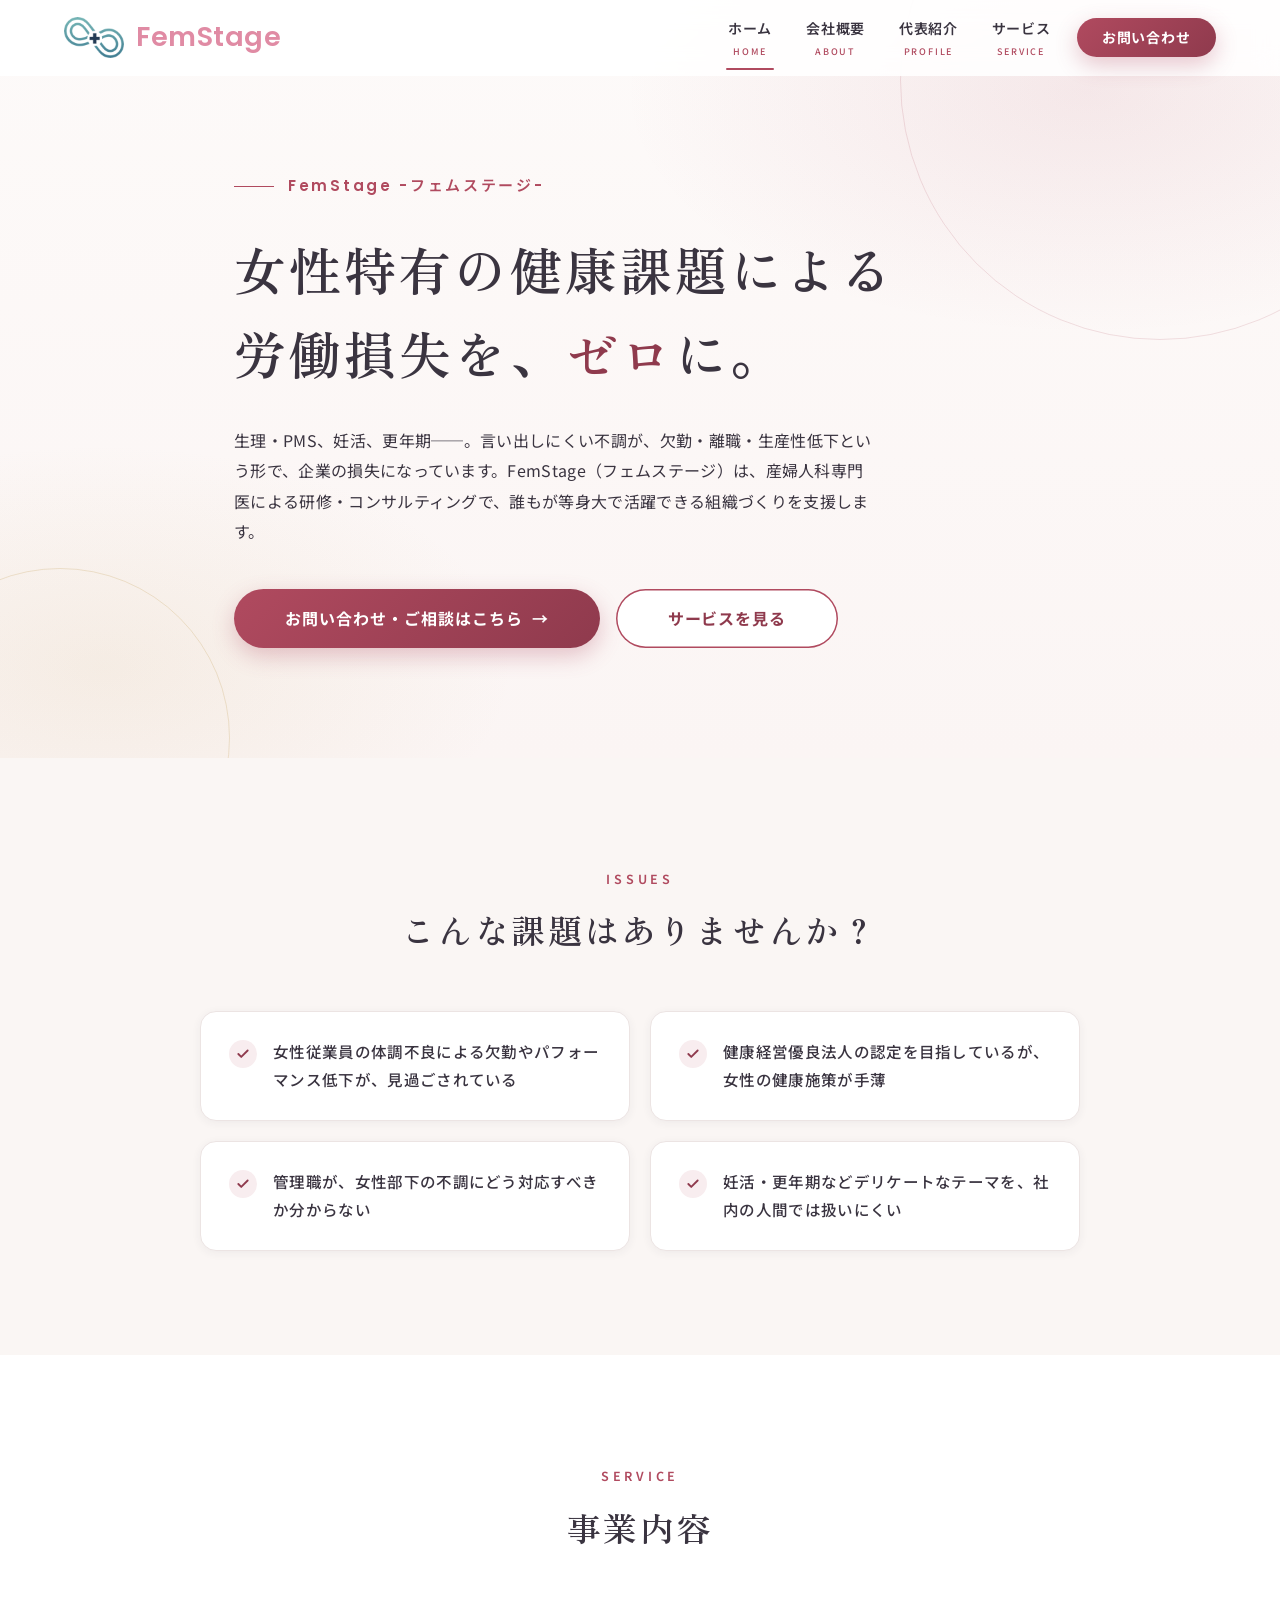
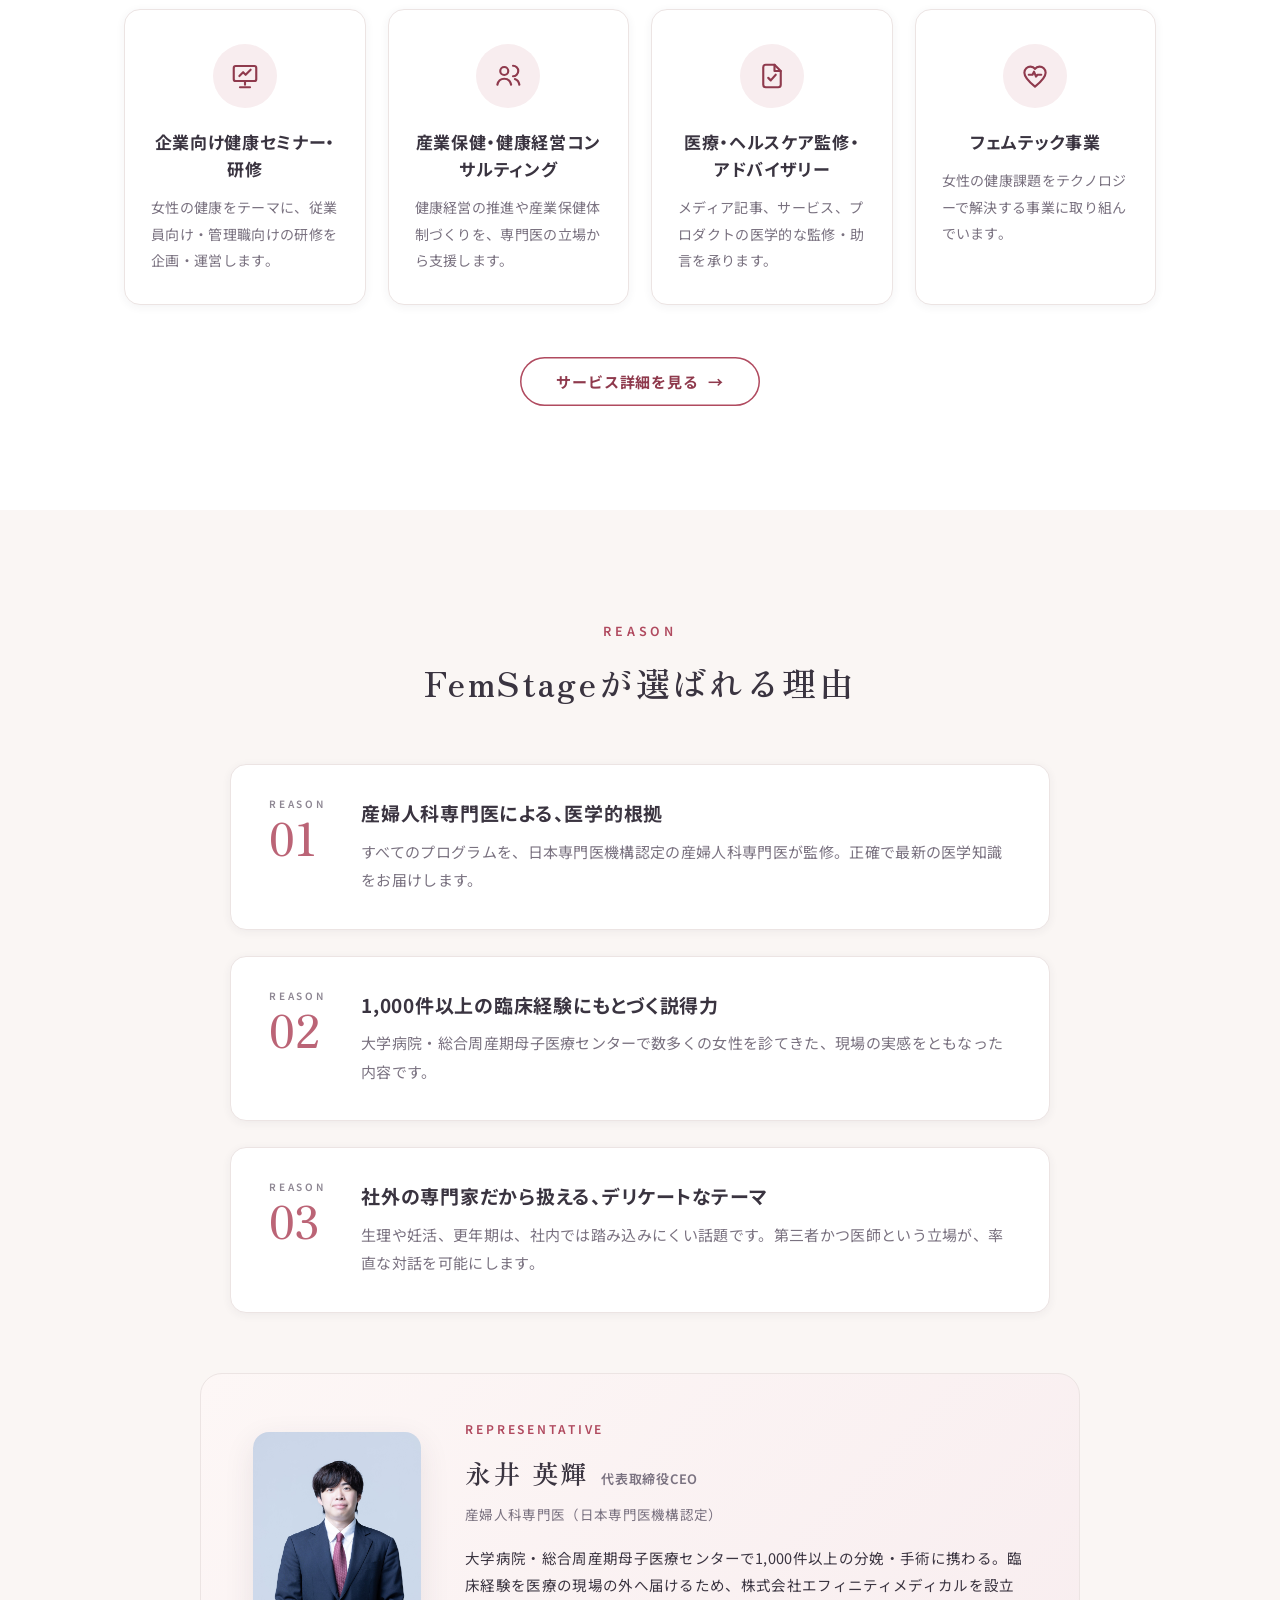
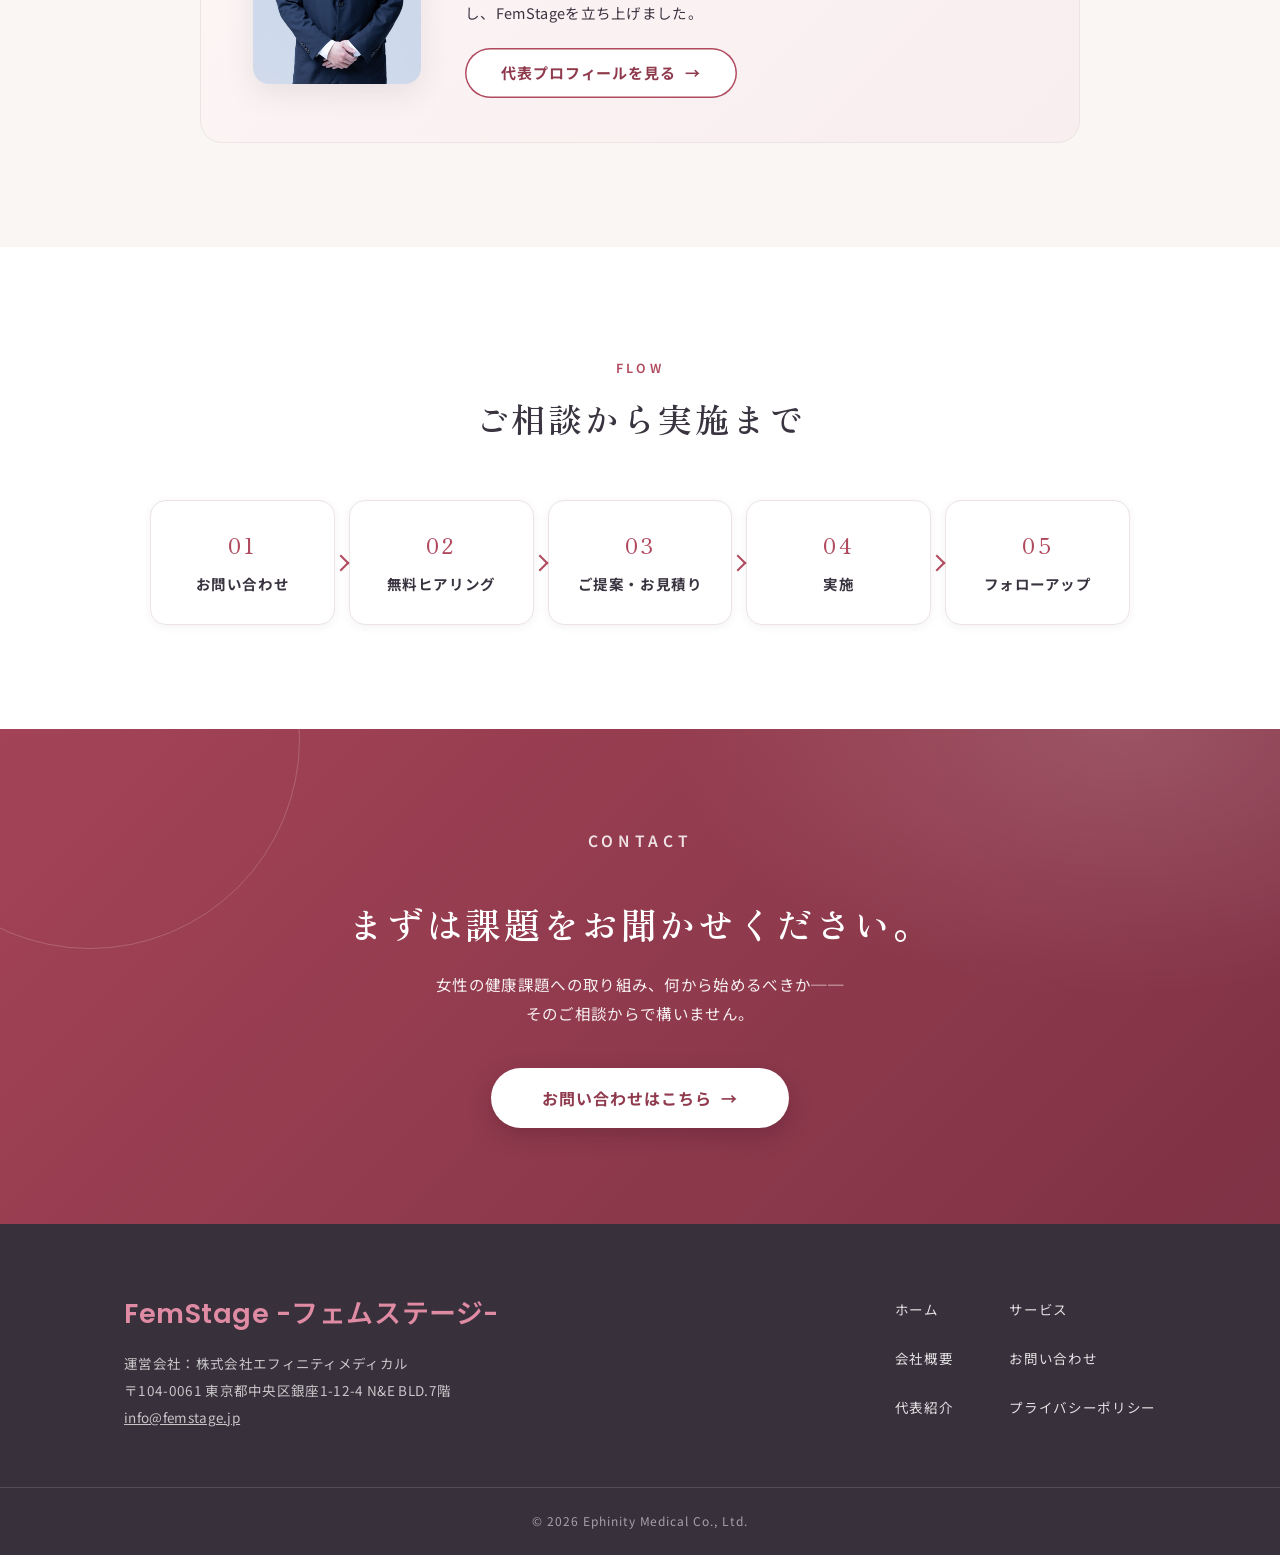
==== commit 86ee685a: "クリニック関連の記載を削除 - 経歴からオトノハマタニティクリニック開設の項目を削除 - 肩書き・代表バナー・meta説明文からクリニック名を削除 - 代表メッセージのクリニック開設に触れる一文を削除" ====
--- a/index.html
+++ b/index.html
@@ -10,11 +10,20 @@
   <meta property="og:title" content="FemStage｜女性特有の健康課題による労働損失を、ゼロに。">
   <meta property="og:description" content="産婦人科専門医による研修・コンサルティングで、誰もが等身大で活躍できる組織づくりを支援します。">
   <meta property="og:locale" content="ja_JP">
-  <link rel="icon" type="image/png" href="img/favicon.png?v=2">
+  <link rel="canonical" href="https://femstage.jp/">
+  <link rel="icon" type="image/png" href="img/favicon.png?v=3">
   <link rel="preconnect" href="https://fonts.googleapis.com">
   <link rel="preconnect" href="https://fonts.gstatic.com" crossorigin>
   <link href="https://fonts.googleapis.com/css2?family=Noto+Sans+JP:wght@400;500;600;700&family=Poppins:wght@500;600;700&family=Zen+Old+Mincho:wght@500;600;700&display=swap" rel="stylesheet">
-  <link rel="stylesheet" href="css/style.css?v=20260714-5">
+  <link rel="stylesheet" href="css/style.css?v=20261013-1">
+  <!-- Google Analytics (GA4) -->
+  <script async src="https://www.googletagmanager.com/gtag/js?id=G-NWV84E2TS8"></script>
+  <script>
+    window.dataLayer = window.dataLayer || [];
+    function gtag(){dataLayer.push(arguments);}
+    gtag('js', new Date());
+    gtag('config', 'G-NWV84E2TS8');
+  </script>
 </head>
 <body>
 
@@ -176,8 +185,8 @@
           <div class="ceo-banner__body">
             <p class="ceo-banner__label">REPRESENTATIVE</p>
             <p class="ceo-banner__name">永井 英輝<span>代表取締役CEO</span></p>
-            <p class="ceo-banner__title">オトノハマタニティクリニック 院長／産婦人科専門医（日本専門医機構認定）</p>
-            <p class="ceo-banner__text">大学病院・総合周産期母子医療センターで1,000件以上の分娩・手術に携わり、2026年にオトノハマタニティクリニックを開設。臨床経験を医療の現場の外へ届けるため、株式会社エフィニティメディカルを設立し、FemStageを立ち上げました。</p>
+            <p class="ceo-banner__title">産婦人科専門医（日本専門医機構認定）</p>
+            <p class="ceo-banner__text">大学病院・総合周産期母子医療センターで1,000件以上の分娩・手術に携わる。臨床経験を医療の現場の外へ届けるため、株式会社エフィニティメディカルを設立し、FemStageを立ち上げました。</p>
             <a class="btn btn--ghost" href="profile.html">代表プロフィールを見る<span class="btn-arrow">→</span></a>
           </div>
         </div>
--- a/css/style.css
+++ b/css/style.css
@@ -908,18 +908,8 @@
 
 .timeline li {
   display: grid;
-  grid-template-columns: 110px 28px 1fr;
+  grid-template-columns: 28px 1fr;
   gap: 0 18px;
-}
-
-.timeline .tl-year {
-  font-family: var(--font-serif);
-  font-weight: 600;
-  font-size: 17px;
-  color: var(--accent-dark);
-  text-align: right;
-  letter-spacing: 0.04em;
-  padding-top: 2px;
 }
 
 .timeline .tl-track {
@@ -1377,8 +1367,7 @@
 
   .company-table th { border-bottom: none; padding-bottom: 4px; background: var(--bg-warm); }
 
-  .timeline li { grid-template-columns: 74px 22px 1fr; gap: 0 12px; }
-  .timeline .tl-year { font-size: 15px; }
+  .timeline li { grid-template-columns: 22px 1fr; gap: 0 12px; }
 
   .mission-box { padding: 48px 26px; }
 
